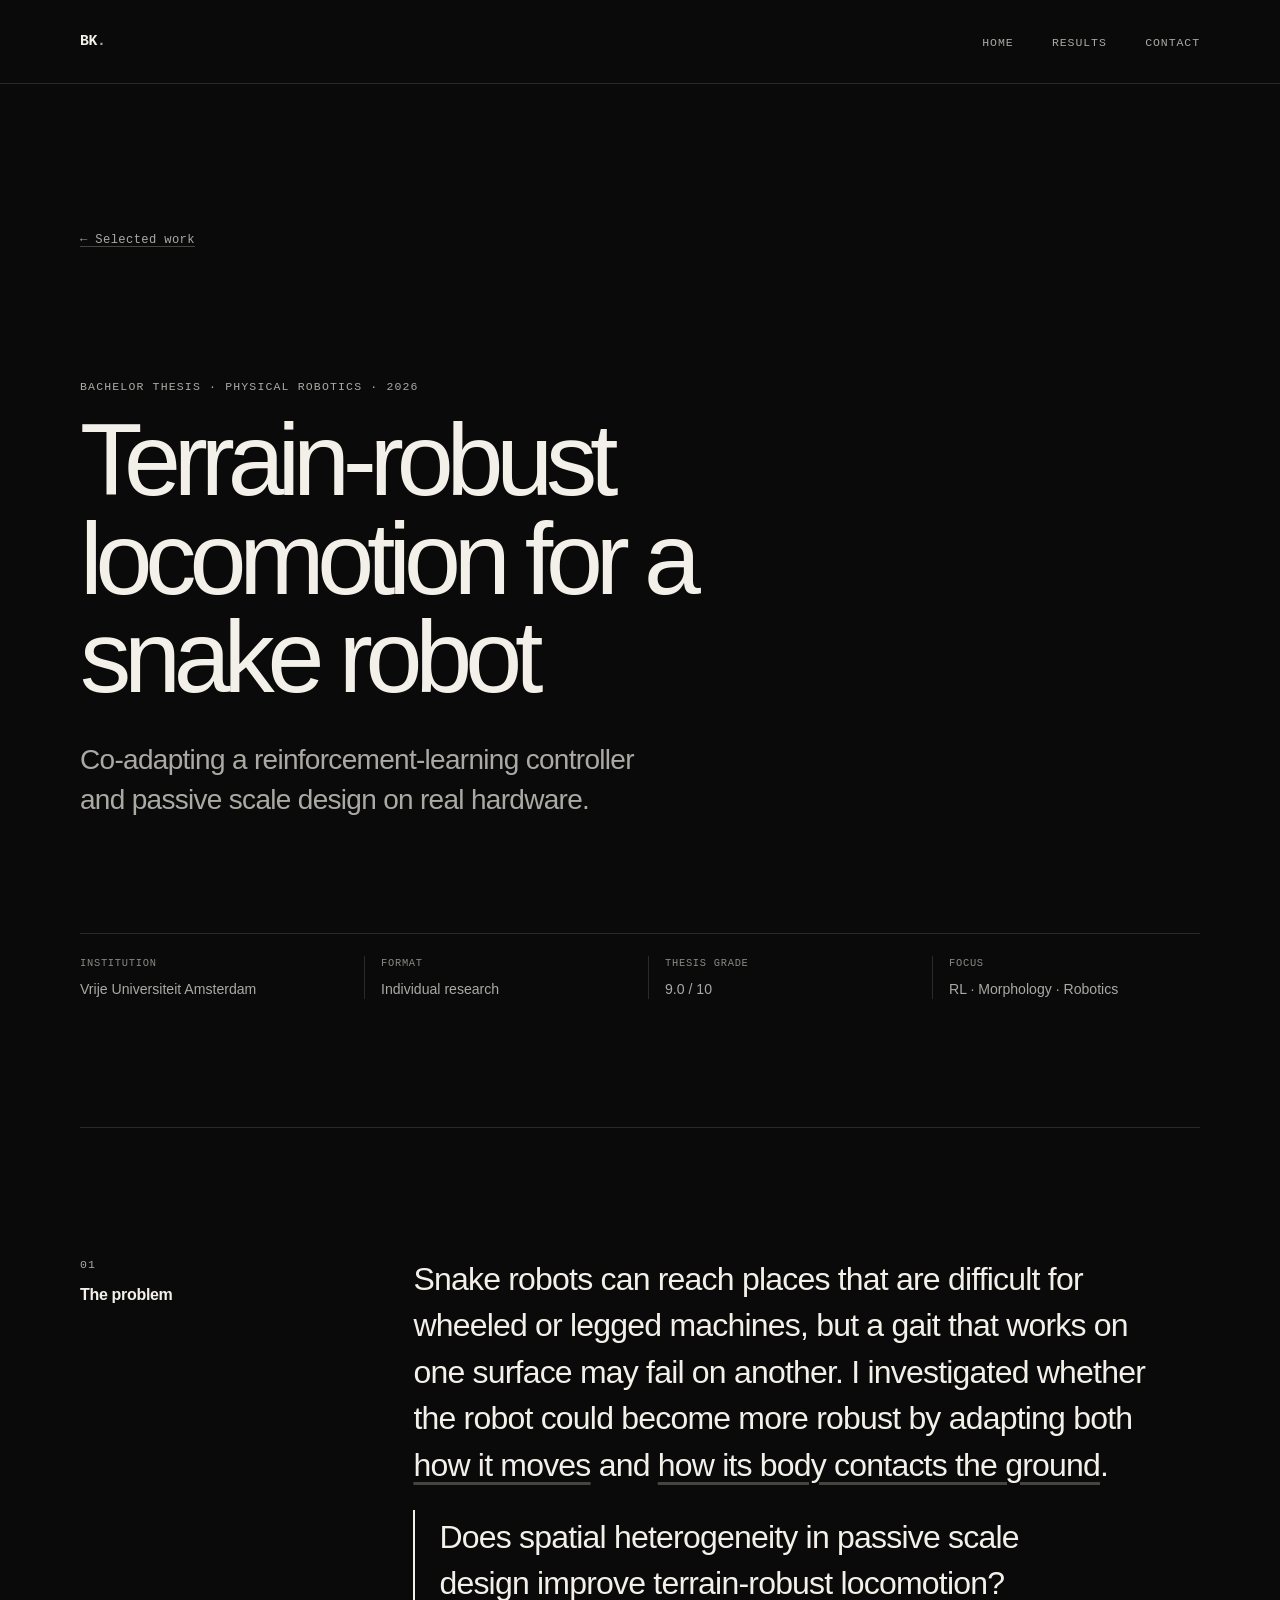
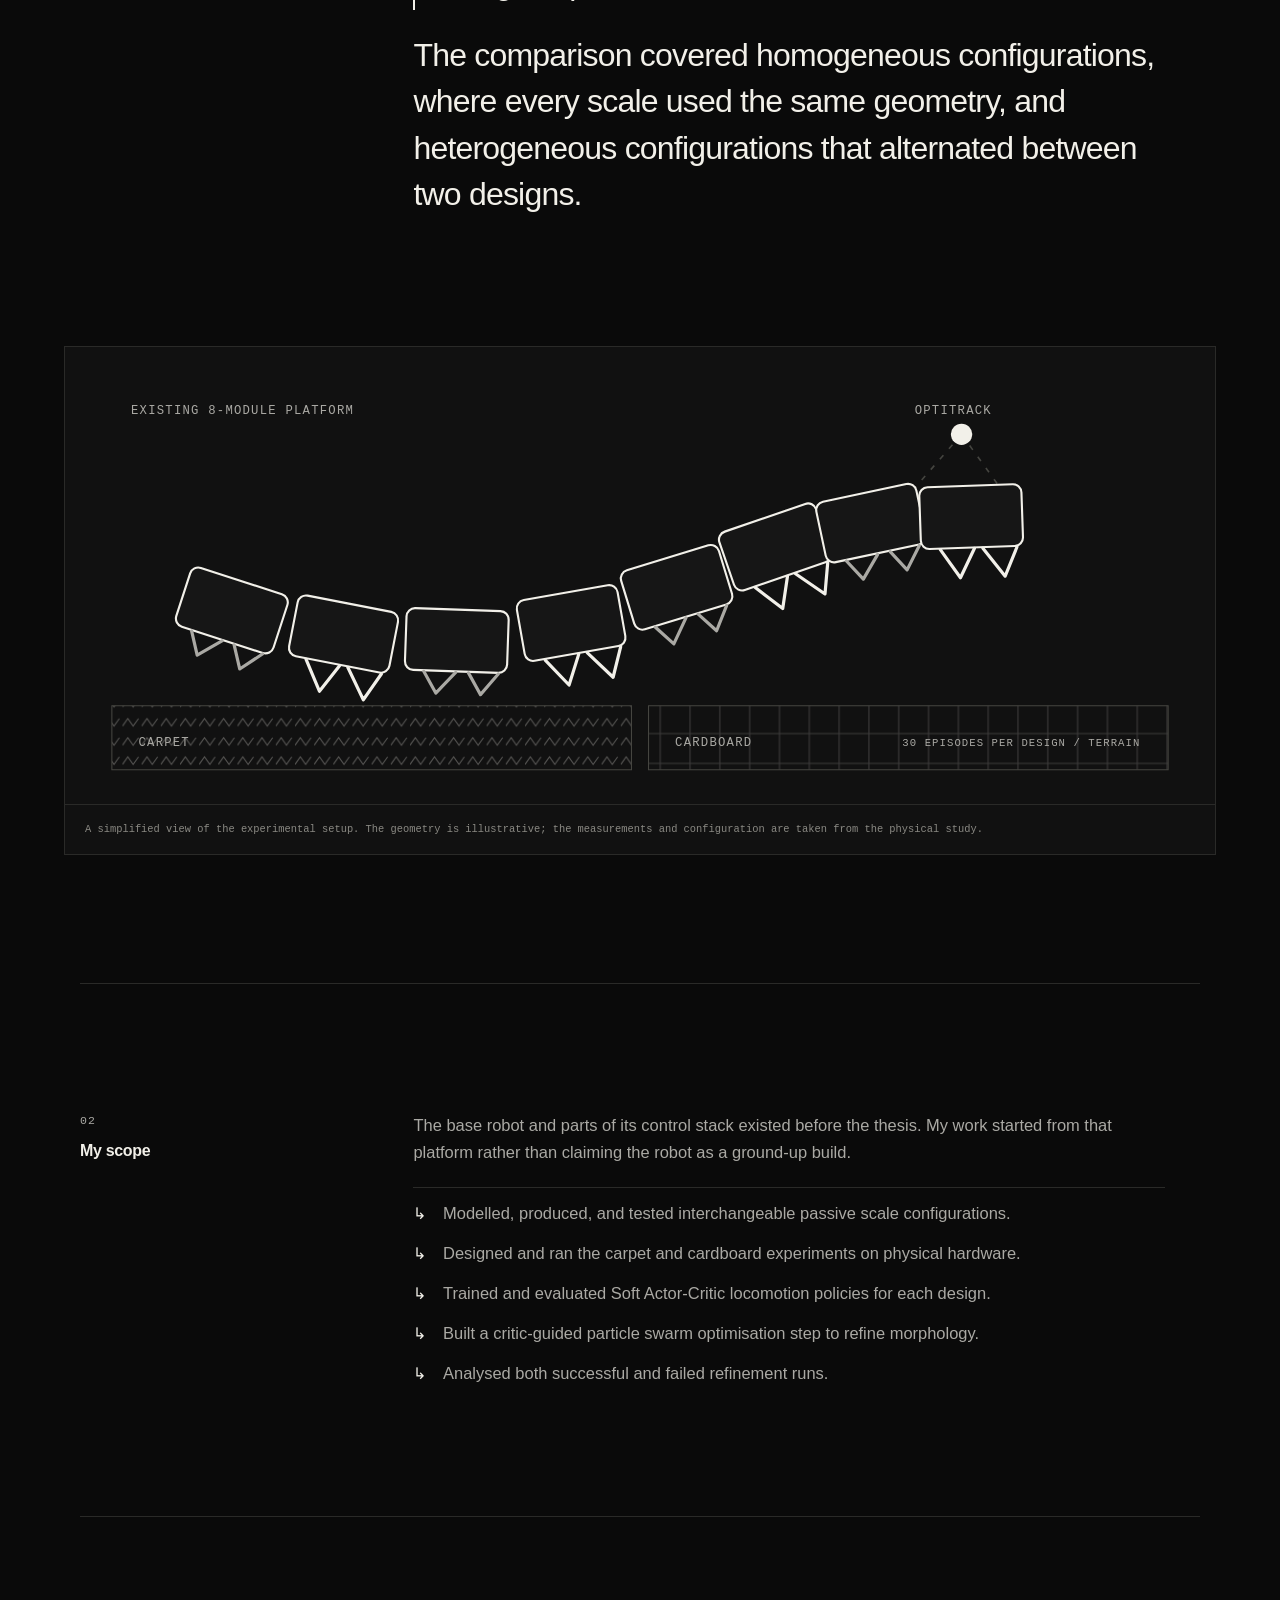
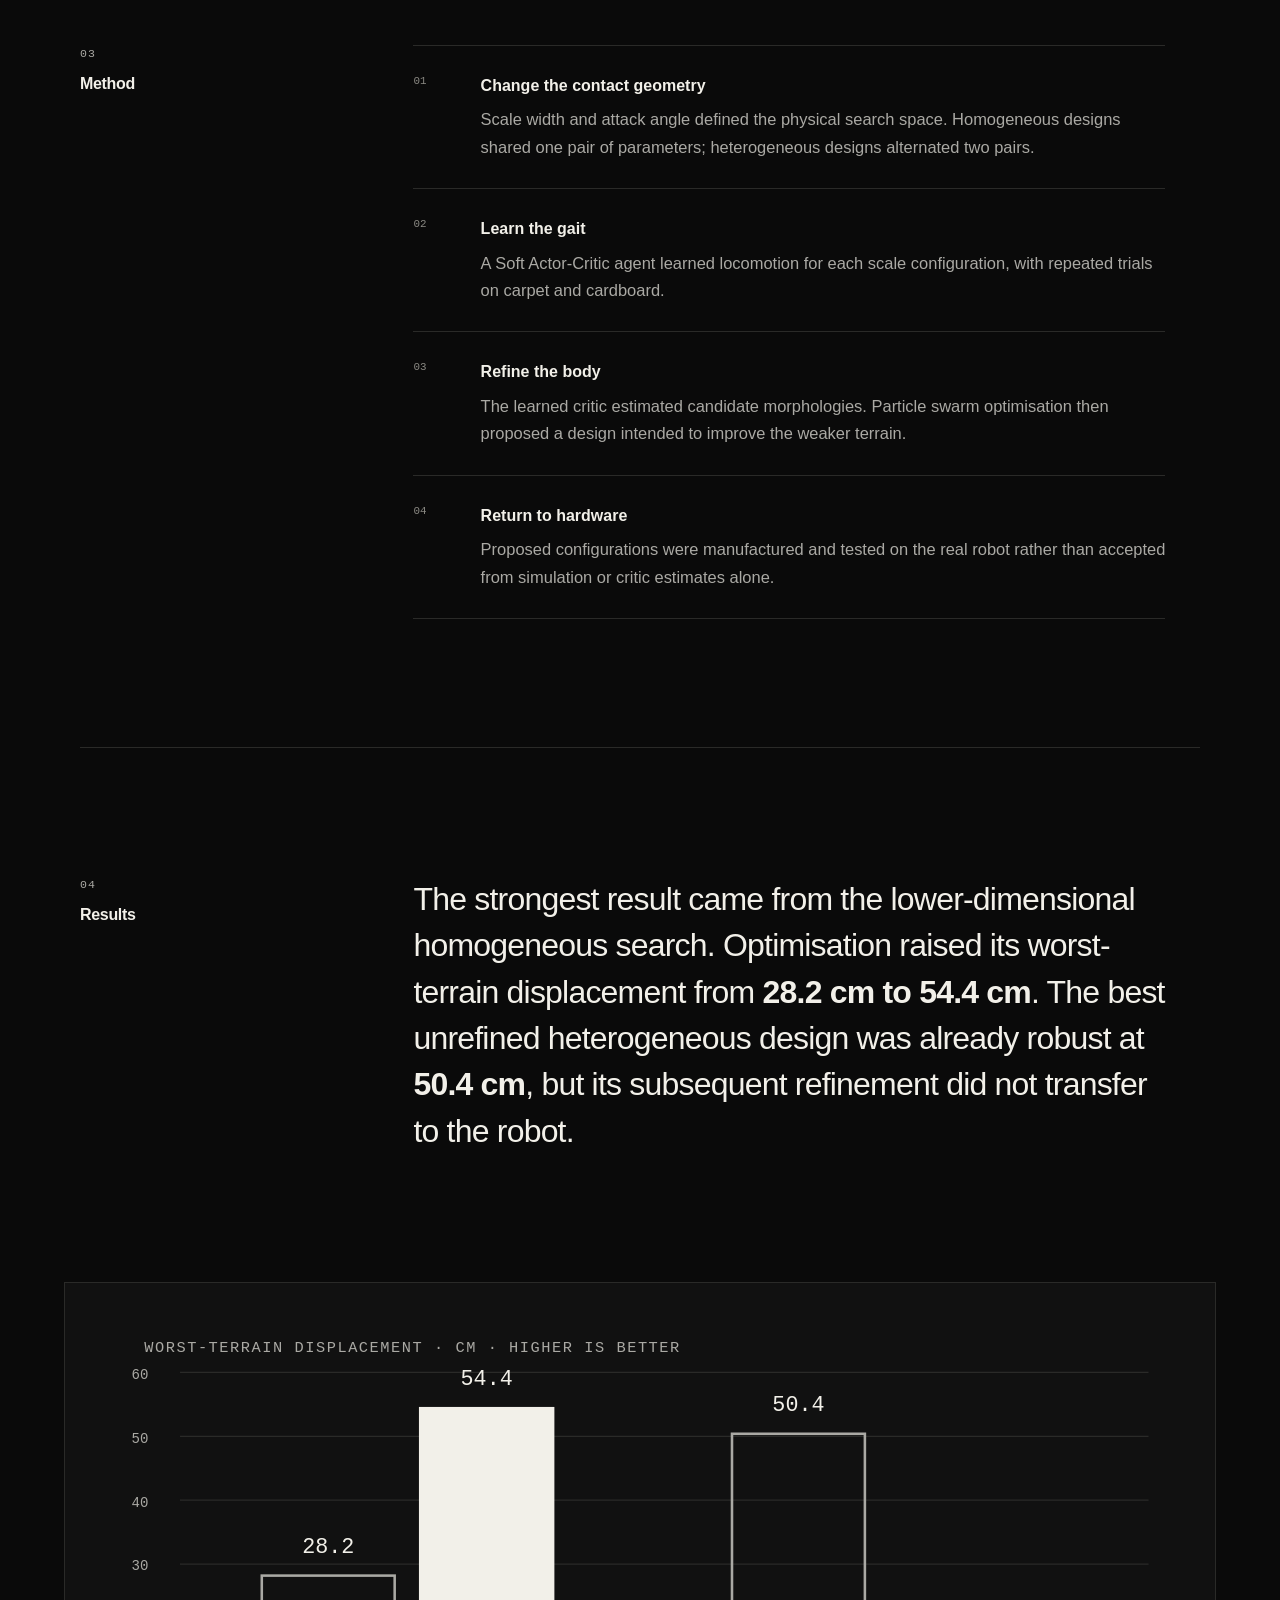
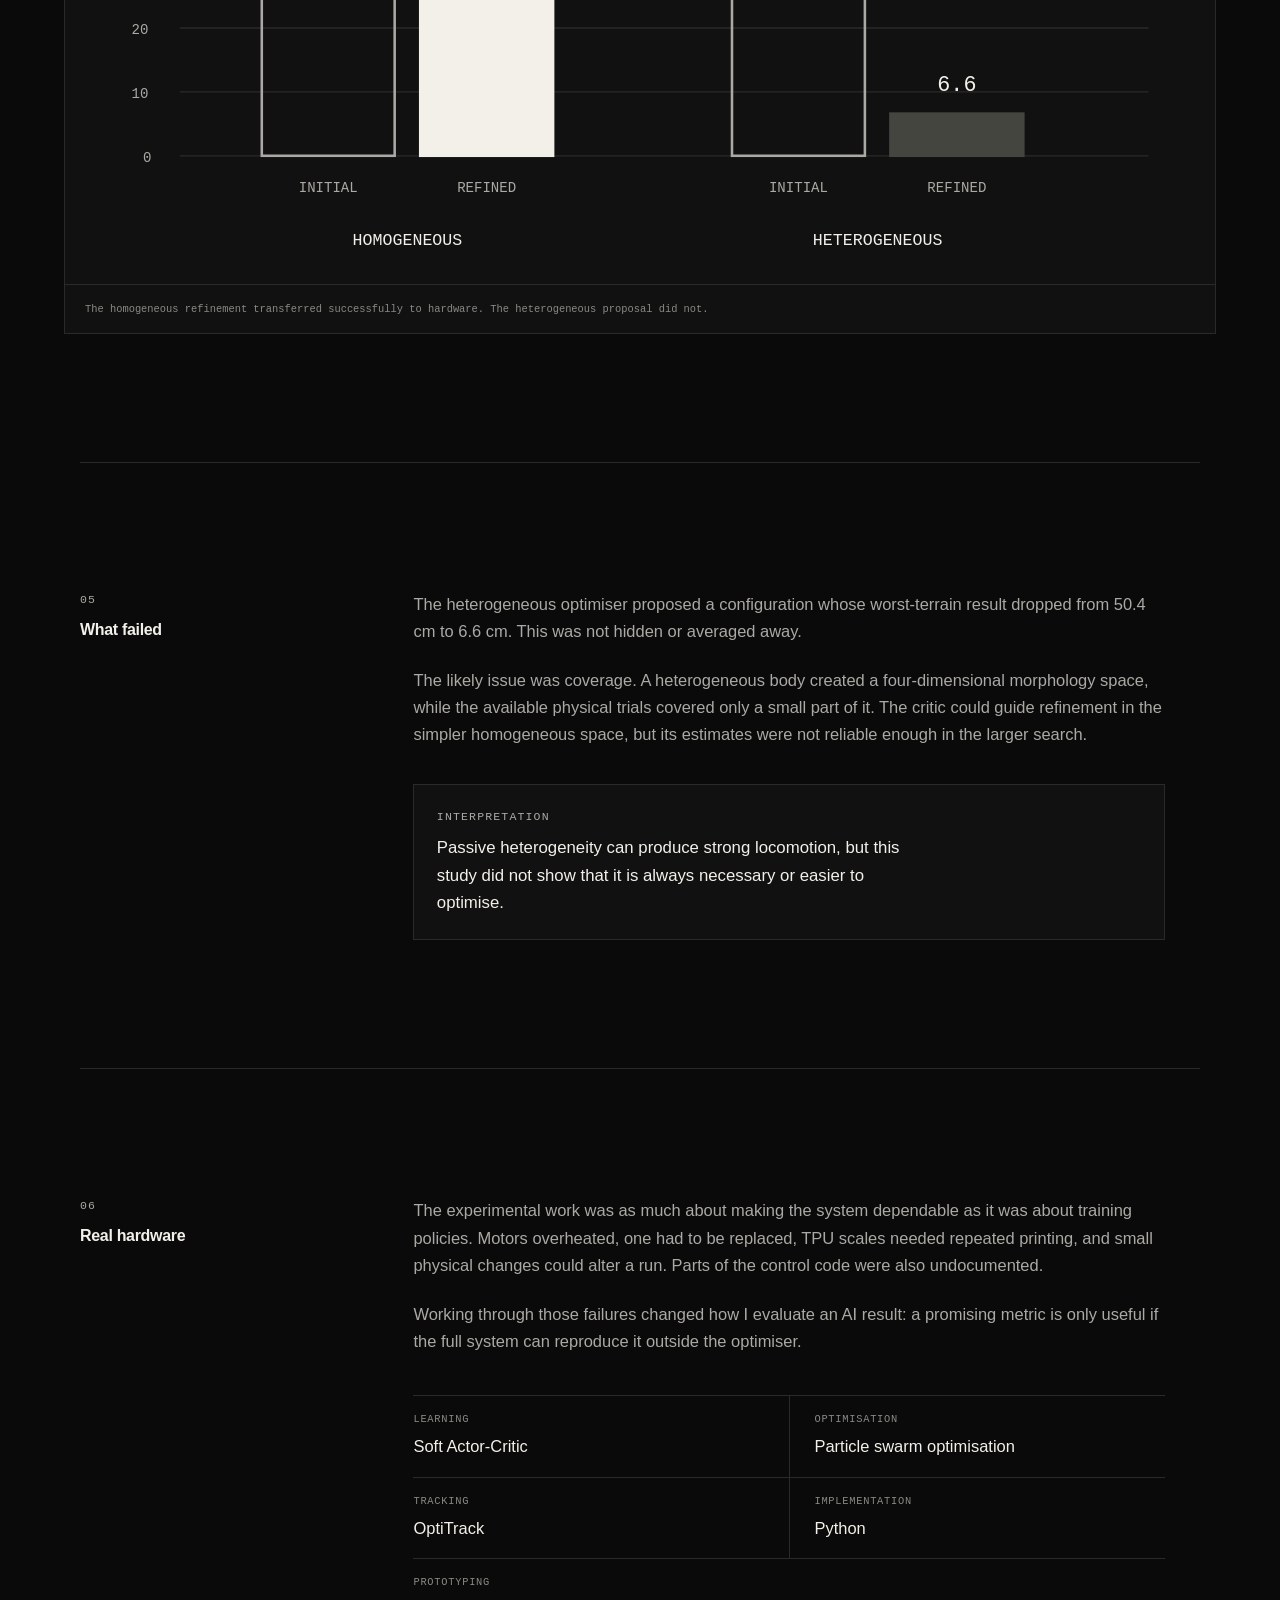
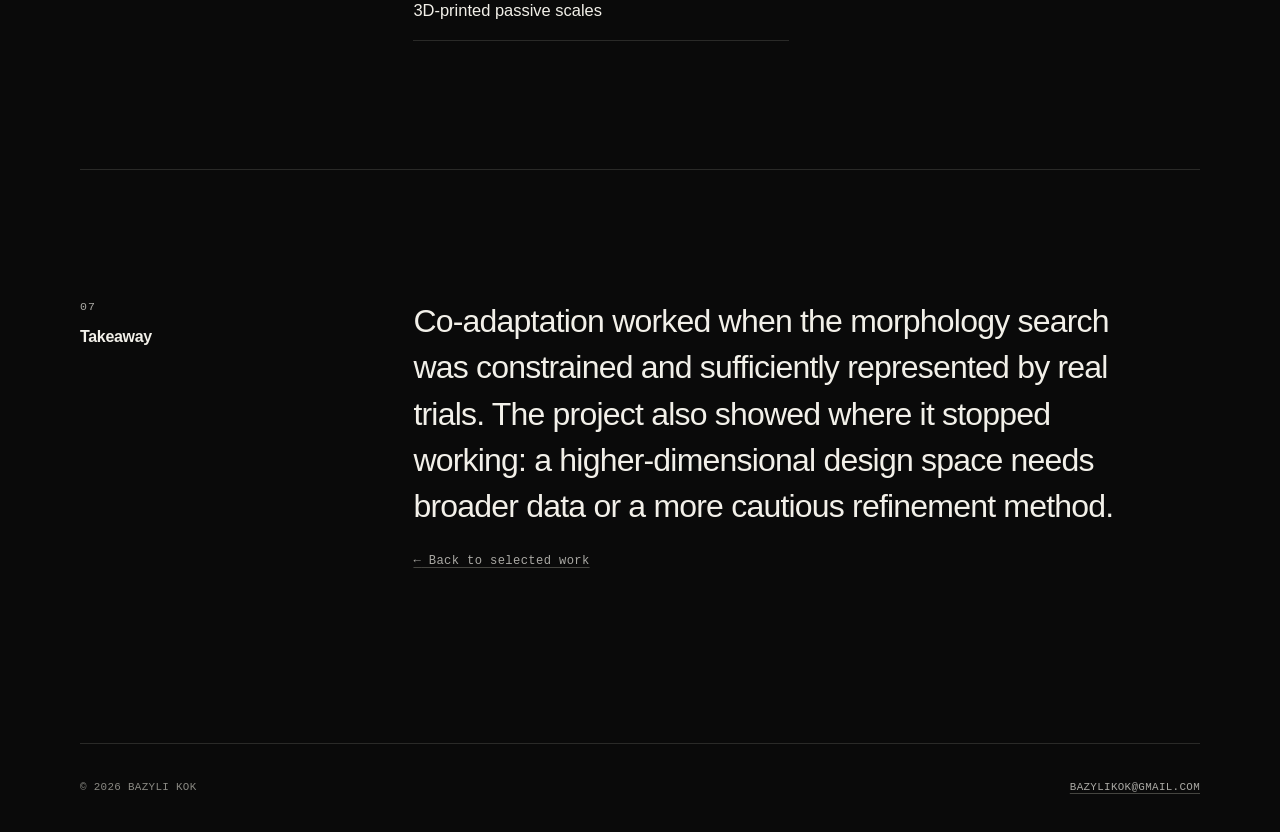
==== thesis/index.html @ b0d71eee "Build AI portfolio and thesis case study" ====
<!doctype html>
<html lang="en">
  <head>
    <meta charset="utf-8">
    <meta name="viewport" content="width=device-width, initial-scale=1">
    <meta name="theme-color" content="#0a0a0a">
    <meta name="description" content="A case study of Bazyli Kok's bachelor thesis on co-adapting passive scales and reinforcement-learning controllers for terrain-robust snake-robot locomotion.">

    <title>Snake Robot Thesis — Bazyli Kok</title>
    <link rel="canonical" href="https://bazylikok.github.io/thesis/">
    <link rel="icon" href="/assets/favicon.svg" type="image/svg+xml">
    <link rel="stylesheet" href="/styles.css">

    <meta property="og:type" content="article">
    <meta property="og:title" content="Terrain-Robust Snake Robot — Bazyli Kok">
    <meta property="og:description" content="Physical robotics, Soft Actor-Critic, passive scale design, and critic-guided optimisation.">
    <meta property="og:url" content="https://bazylikok.github.io/thesis/">
    <meta property="og:image" content="https://bazylikok.github.io/assets/social-card.png">
    <meta property="og:image:width" content="1200">
    <meta property="og:image:height" content="630">
    <meta property="og:image:alt" content="Bazyli Kok — snake robot bachelor thesis case study">
    <meta name="twitter:card" content="summary_large_image">
  </head>

  <body>
    <a class="skip-link" href="#main-content">Skip to content</a>

    <header class="site-header">
      <div class="container nav-shell">
        <a class="brand" href="/" aria-label="BK. — Bazyli Kok, home">BK<span aria-hidden="true">.</span></a>
        <nav aria-label="Primary">
          <ul class="nav-links">
            <li><a href="/">Home</a></li>
            <li><a href="#results">Results</a></li>
            <li><a href="/#contact">Contact</a></li>
          </ul>
        </nav>
      </div>
    </header>

    <main id="main-content">
      <article>
        <header class="case-hero container">
          <a class="back-link" href="/"><span aria-hidden="true">←</span> Selected work</a>
          <p class="eyebrow">Bachelor thesis · Physical robotics · 2026</p>
          <h1>Terrain-robust locomotion for a snake robot</h1>
          <p class="case-subtitle">Co-adapting a reinforcement-learning controller and passive scale design on real hardware.</p>

          <dl class="case-facts">
            <div>
              <dt>Institution</dt>
              <dd>Vrije Universiteit Amsterdam</dd>
            </div>
            <div>
              <dt>Format</dt>
              <dd>Individual research</dd>
            </div>
            <div>
              <dt>Thesis grade</dt>
              <dd>9.0 / 10</dd>
            </div>
            <div>
              <dt>Focus</dt>
              <dd>RL · Morphology · Robotics</dd>
            </div>
          </dl>
        </header>

        <section class="case-section container" aria-labelledby="problem-title">
          <div class="case-section-heading">
            <p class="section-index">01</p>
            <h2 id="problem-title">The problem</h2>
          </div>
          <div class="case-copy case-copy--lead">
            <p>Snake robots can reach places that are difficult for wheeled or legged machines, but a gait that works on one surface may fail on another. I investigated whether the robot could become more robust by adapting both <em>how it moves</em> and <em>how its body contacts the ground</em>.</p>
            <blockquote>
              <p>Does spatial heterogeneity in passive scale design improve terrain-robust locomotion?</p>
            </blockquote>
            <p>The comparison covered homogeneous configurations, where every scale used the same geometry, and heterogeneous configurations that alternated between two designs.</p>
          </div>
        </section>

        <figure class="visual-panel container-wide">
          <svg class="robot-schematic" viewBox="0 0 1080 430" role="img" aria-labelledby="robot-title robot-desc">
            <title id="robot-title">Schematic of the snake robot and experimental terrains</title>
            <desc id="robot-desc">Eight connected modules form a curved snake robot. Alternating passive scales contact carpet and cardboard surfaces while an overhead OptiTrack system measures displacement.</desc>
            <defs>
              <pattern id="carpet-pattern" width="18" height="18" patternUnits="userSpaceOnUse">
                <path d="M0 14 L5 7 L10 14 L15 7" fill="none" stroke="currentColor" stroke-width="1" opacity="0.45"/>
              </pattern>
              <pattern id="board-pattern" width="28" height="28" patternUnits="userSpaceOnUse">
                <path d="M0 27 H28 M27 0 V28" fill="none" stroke="currentColor" stroke-width="1" opacity="0.28"/>
              </pattern>
            </defs>

            <text x="62" y="63" class="svg-label">EXISTING 8-MODULE PLATFORM</text>
            <text x="798" y="63" class="svg-label">OPTITRACK</text>
            <path d="M842 82 L781 152 M842 82 L894 154" class="tracking-line"/>
            <circle cx="842" cy="82" r="10" class="tracking-point"/>
            <circle cx="781" cy="152" r="5" class="tracking-point"/>
            <circle cx="894" cy="154" r="5" class="tracking-point"/>

            <g class="robot-body">
              <g transform="translate(120 205) rotate(18)"><rect width="96" height="58" rx="8"/><path d="M18 59 L30 79 L48 59 M60 59 L72 79 L88 59" class="scale-a"/></g>
              <g transform="translate(220 232) rotate(11)"><rect width="96" height="58" rx="8"/><path d="M18 59 L36 86 L50 59 M58 59 L78 86 L90 59" class="scale-b"/></g>
              <g transform="translate(321 245) rotate(2)"><rect width="96" height="58" rx="8"/><path d="M18 59 L30 79 L48 59 M60 59 L72 79 L88 59" class="scale-a"/></g>
              <g transform="translate(423 239) rotate(-10)"><rect width="96" height="58" rx="8"/><path d="M18 59 L36 86 L50 59 M58 59 L78 86 L90 59" class="scale-b"/></g>
              <g transform="translate(520 212) rotate(-17)"><rect width="96" height="58" rx="8"/><path d="M18 59 L30 79 L48 59 M60 59 L72 79 L88 59" class="scale-a"/></g>
              <g transform="translate(612 176) rotate(-19)"><rect width="96" height="58" rx="8"/><path d="M18 59 L36 86 L50 59 M58 59 L78 86 L90 59" class="scale-b"/></g>
              <g transform="translate(704 147) rotate(-12)"><rect width="96" height="58" rx="8"/><path d="M18 59 L30 79 L48 59 M60 59 L72 79 L88 59" class="scale-a"/></g>
              <g transform="translate(802 132) rotate(-2)"><rect width="96" height="58" rx="8"/><path d="M18 59 L36 86 L50 59 M58 59 L78 86 L90 59" class="scale-b"/></g>
            </g>

            <path d="M44 337 H532 V397 H44 Z" fill="url(#carpet-pattern)" class="terrain"/>
            <path d="M548 337 H1036 V397 H548 Z" fill="url(#board-pattern)" class="terrain"/>
            <text x="69" y="375" class="terrain-label">CARPET</text>
            <text x="573" y="375" class="terrain-label">CARDBOARD</text>
            <text x="1010" y="375" class="terrain-note">30 EPISODES PER DESIGN / TERRAIN</text>
          </svg>
          <figcaption>A simplified view of the experimental setup. The geometry is illustrative; the measurements and configuration are taken from the physical study.</figcaption>
        </figure>

        <section class="case-section container" aria-labelledby="scope-title">
          <div class="case-section-heading">
            <p class="section-index">02</p>
            <h2 id="scope-title">My scope</h2>
          </div>
          <div class="case-copy">
            <p>The base robot and parts of its control stack existed before the thesis. My work started from that platform rather than claiming the robot as a ground-up build.</p>
            <ul class="plain-list contribution-list">
              <li>Modelled, produced, and tested interchangeable passive scale configurations.</li>
              <li>Designed and ran the carpet and cardboard experiments on physical hardware.</li>
              <li>Trained and evaluated Soft Actor-Critic locomotion policies for each design.</li>
              <li>Built a critic-guided particle swarm optimisation step to refine morphology.</li>
              <li>Analysed both successful and failed refinement runs.</li>
            </ul>
          </div>
        </section>

        <section class="case-section container" aria-labelledby="method-title">
          <div class="case-section-heading">
            <p class="section-index">03</p>
            <h2 id="method-title">Method</h2>
          </div>
          <div class="case-copy">
            <ol class="method-list">
              <li>
                <span class="method-number">01</span>
                <div>
                  <h3>Change the contact geometry</h3>
                  <p>Scale width and attack angle defined the physical search space. Homogeneous designs shared one pair of parameters; heterogeneous designs alternated two pairs.</p>
                </div>
              </li>
              <li>
                <span class="method-number">02</span>
                <div>
                  <h3>Learn the gait</h3>
                  <p>A Soft Actor-Critic agent learned locomotion for each scale configuration, with repeated trials on carpet and cardboard.</p>
                </div>
              </li>
              <li>
                <span class="method-number">03</span>
                <div>
                  <h3>Refine the body</h3>
                  <p>The learned critic estimated candidate morphologies. Particle swarm optimisation then proposed a design intended to improve the weaker terrain.</p>
                </div>
              </li>
              <li>
                <span class="method-number">04</span>
                <div>
                  <h3>Return to hardware</h3>
                  <p>Proposed configurations were manufactured and tested on the real robot rather than accepted from simulation or critic estimates alone.</p>
                </div>
              </li>
            </ol>
          </div>
        </section>

        <section class="case-section container" id="results" aria-labelledby="results-title">
          <div class="case-section-heading">
            <p class="section-index">04</p>
            <h2 id="results-title">Results</h2>
          </div>
          <div class="case-copy case-copy--lead">
            <p>The strongest result came from the lower-dimensional homogeneous search. Optimisation raised its worst-terrain displacement from <strong>28.2 cm to 54.4 cm</strong>. The best unrefined heterogeneous design was already robust at <strong>50.4 cm</strong>, but its subsequent refinement did not transfer to the robot.</p>
          </div>
        </section>

        <figure class="visual-panel results-panel container-wide">
          <svg class="results-chart" viewBox="0 0 900 470" role="img" aria-labelledby="chart-title chart-desc">
            <title id="chart-title">Worst-terrain displacement before and after refinement</title>
            <desc id="chart-desc">For the homogeneous design, displacement improved from 28.2 to 54.4 centimetres. For the heterogeneous design, the strong initial result of 50.4 centimetres fell to 6.6 centimetres after an unsuccessful refinement.</desc>
            <text x="62" y="54" class="chart-kicker">WORST-TERRAIN DISPLACEMENT · CM · HIGHER IS BETTER</text>

            <g class="chart-grid">
              <line x1="90" y1="370" x2="848" y2="370"/>
              <line x1="90" y1="320" x2="848" y2="320"/>
              <line x1="90" y1="270" x2="848" y2="270"/>
              <line x1="90" y1="220" x2="848" y2="220"/>
              <line x1="90" y1="170" x2="848" y2="170"/>
              <line x1="90" y1="120" x2="848" y2="120"/>
              <line x1="90" y1="70" x2="848" y2="70"/>
            </g>
            <g class="chart-axis-labels">
              <text x="61" y="375">0</text>
              <text x="52" y="325">10</text>
              <text x="52" y="275">20</text>
              <text x="52" y="225">30</text>
              <text x="52" y="175">40</text>
              <text x="52" y="125">50</text>
              <text x="52" y="75">60</text>
            </g>

            <g class="chart-bars">
              <rect x="154" y="229" width="104" height="141" class="bar bar--before"/>
              <rect x="278" y="98" width="104" height="272" class="bar bar--after"/>
              <rect x="522" y="118" width="104" height="252" class="bar bar--before"/>
              <rect x="646" y="337" width="104" height="33" class="bar bar--failed"/>
            </g>
            <g class="bar-values">
              <text x="206" y="211">28.2</text>
              <text x="330" y="80">54.4</text>
              <text x="574" y="100">50.4</text>
              <text x="698" y="319">6.6</text>
            </g>
            <g class="bar-labels">
              <text x="206" y="398">INITIAL</text>
              <text x="330" y="398">REFINED</text>
              <text x="574" y="398">INITIAL</text>
              <text x="698" y="398">REFINED</text>
              <text x="268" y="440" class="group-label">HOMOGENEOUS</text>
              <text x="636" y="440" class="group-label">HETEROGENEOUS</text>
            </g>
          </svg>
          <figcaption>The homogeneous refinement transferred successfully to hardware. The heterogeneous proposal did not.</figcaption>
        </figure>

        <section class="case-section container" aria-labelledby="failure-title">
          <div class="case-section-heading">
            <p class="section-index">05</p>
            <h2 id="failure-title">What failed</h2>
          </div>
          <div class="case-copy">
            <p>The heterogeneous optimiser proposed a configuration whose worst-terrain result dropped from 50.4 cm to 6.6 cm. This was not hidden or averaged away.</p>
            <p>The likely issue was coverage. A heterogeneous body created a four-dimensional morphology space, while the available physical trials covered only a small part of it. The critic could guide refinement in the simpler homogeneous space, but its estimates were not reliable enough in the larger search.</p>
            <aside class="finding-note">
              <p class="small-label">Interpretation</p>
              <p>Passive heterogeneity can produce strong locomotion, but this study did not show that it is always necessary or easier to optimise.</p>
            </aside>
          </div>
        </section>

        <section class="case-section container" aria-labelledby="hardware-title">
          <div class="case-section-heading">
            <p class="section-index">06</p>
            <h2 id="hardware-title">Real hardware</h2>
          </div>
          <div class="case-copy">
            <p>The experimental work was as much about making the system dependable as it was about training policies. Motors overheated, one had to be replaced, TPU scales needed repeated printing, and small physical changes could alter a run. Parts of the control code were also undocumented.</p>
            <p>Working through those failures changed how I evaluate an AI result: a promising metric is only useful if the full system can reproduce it outside the optimiser.</p>

            <dl class="tools-list">
              <div><dt>Learning</dt><dd>Soft Actor-Critic</dd></div>
              <div><dt>Optimisation</dt><dd>Particle swarm optimisation</dd></div>
              <div><dt>Tracking</dt><dd>OptiTrack</dd></div>
              <div><dt>Implementation</dt><dd>Python</dd></div>
              <div><dt>Prototyping</dt><dd>3D-printed passive scales</dd></div>
            </dl>
          </div>
        </section>

        <section class="case-section case-conclusion container" aria-labelledby="conclusion-title">
          <div class="case-section-heading">
            <p class="section-index">07</p>
            <h2 id="conclusion-title">Takeaway</h2>
          </div>
          <div class="case-copy case-copy--lead">
            <p>Co-adaptation worked when the morphology search was constrained and sufficiently represented by real trials. The project also showed where it stopped working: a higher-dimensional design space needs broader data or a more cautious refinement method.</p>
            <a class="detail-link" href="/"><span aria-hidden="true">←</span> Back to selected work</a>
          </div>
        </section>
      </article>
    </main>

    <footer class="site-footer container">
      <p>© 2026 Bazyli Kok</p>
      <a href="mailto:bazylikok@gmail.com">bazylikok@gmail.com</a>
    </footer>
  </body>
</html>
---- styles.css ----
:root {
  color-scheme: dark;
  --bg: #0a0a0a;
  --surface: #111111;
  --surface-raised: #161616;
  --text: #f2f0e9;
  --muted: #aaa9a4;
  --quiet: #8a8983;
  --line: #2a2a28;
  --line-strong: #454540;
  --max-width: 1120px;
  --wide-width: 1280px;
  --gutter: clamp(1.5rem, 5vw, 4rem);
  --mono: "SFMono-Regular", Consolas, "Liberation Mono", Menlo, monospace;
  --sans: Inter, ui-sans-serif, -apple-system, BlinkMacSystemFont, "Segoe UI", Helvetica, Arial, sans-serif;
}

*,
*::before,
*::after {
  box-sizing: border-box;
}

html {
  background: var(--bg);
  scroll-padding-top: 2rem;
}

body {
  min-width: 320px;
  margin: 0;
  background: var(--bg);
  color: var(--text);
  font-family: var(--sans);
  font-size: 1rem;
  line-height: 1.65;
  text-rendering: optimizeLegibility;
  -webkit-font-smoothing: antialiased;
}

::selection {
  background: var(--text);
  color: var(--bg);
}

a {
  color: inherit;
  text-decoration-color: var(--line-strong);
  text-decoration-thickness: 1px;
  text-underline-offset: 0.28em;
}

a:hover {
  text-decoration-color: currentColor;
}

a:focus-visible {
  border-radius: 2px;
  outline: 2px solid var(--text);
  outline-offset: 5px;
}

p,
h1,
h2,
h3,
blockquote,
figure,
dl,
dd {
  margin: 0;
}

ul,
ol {
  margin: 0;
  padding: 0;
}

img,
svg {
  max-width: 100%;
}

strong {
  color: var(--text);
  font-weight: 620;
}

.container,
.container-wide {
  width: min(100% - (var(--gutter) * 2), var(--max-width));
  margin-inline: auto;
}

.container-wide {
  width: min(100% - (var(--gutter) * 2), var(--wide-width));
}

.skip-link {
  position: fixed;
  z-index: 20;
  top: 1rem;
  left: 1rem;
  padding: 0.65rem 0.9rem;
  background: var(--text);
  color: var(--bg);
  font-family: var(--mono);
  font-size: 0.75rem;
  text-decoration: none;
  transform: translateY(-160%);
}

.skip-link:focus {
  transform: translateY(0);
}

.site-header {
  border-bottom: 1px solid var(--line);
}

.nav-shell {
  display: flex;
  align-items: center;
  justify-content: space-between;
  min-height: 5.2rem;
  gap: 2rem;
}

.brand {
  font-family: var(--mono);
  font-size: 0.92rem;
  font-weight: 700;
  letter-spacing: -0.02em;
  text-decoration: none;
}

.brand span {
  color: var(--muted);
}

.nav-links,
.text-links,
.project-stack {
  display: flex;
  flex-wrap: wrap;
  list-style: none;
}

.nav-links {
  gap: clamp(1.2rem, 3vw, 2.5rem);
}

.nav-links a {
  color: var(--muted);
  font-family: var(--mono);
  font-size: 0.72rem;
  letter-spacing: 0.08em;
  text-decoration: none;
  text-transform: uppercase;
}

.nav-links a:hover {
  color: var(--text);
}

.hero {
  display: grid;
  min-height: min(760px, calc(100vh - 5.2rem));
  padding-block: clamp(5.5rem, 13vw, 10rem) clamp(5rem, 11vw, 8.5rem);
}

.hero-heading {
  align-self: start;
}

.eyebrow,
.project-type,
.small-label,
.status-label,
.chart-kicker,
.svg-label,
.terrain-label,
.terrain-note,
.section-index {
  font-family: var(--mono);
  font-size: 0.72rem;
  letter-spacing: 0.1em;
  line-height: 1.5;
  text-transform: uppercase;
}

.eyebrow,
.project-type,
.small-label,
.status-label,
.section-index {
  color: var(--muted);
}

.hero h1 {
  max-width: 12ch;
  margin-top: 0.65rem;
  font-size: clamp(4rem, 10vw, 8.2rem);
  font-weight: 520;
  letter-spacing: -0.075em;
  line-height: 0.88;
}

.hero-intro {
  display: grid;
  grid-template-columns: minmax(0, 1.65fr) minmax(15rem, 0.75fr);
  align-items: end;
  align-self: end;
  gap: clamp(3rem, 8vw, 8rem);
  margin-top: 7rem;
}

.hero-copy {
  max-width: 24ch;
  font-size: clamp(1.8rem, 3.4vw, 3.1rem);
  font-weight: 430;
  letter-spacing: -0.04em;
  line-height: 1.16;
}

.hero-details {
  display: grid;
  gap: 1.7rem;
  color: var(--muted);
}

.hero-details > p {
  max-width: 29ch;
}

.text-links {
  gap: 0.7rem 1.4rem;
}

.text-links a,
.detail-link,
.back-link,
.site-footer a {
  font-family: var(--mono);
  font-size: 0.76rem;
  letter-spacing: 0.03em;
}

.external-mark {
  display: inline-block;
  margin-left: 0.2em;
  color: var(--quiet);
  text-decoration: none;
}

.section {
  border-top: 1px solid var(--line);
  padding-block: clamp(5rem, 10vw, 8.5rem);
}

.section-layout,
.case-section {
  display: grid;
  grid-template-columns: minmax(9rem, 0.31fr) minmax(0, 1fr);
  gap: clamp(3rem, 7vw, 7rem);
}

.section-heading h2,
.case-section-heading h2 {
  margin-top: 0.55rem;
  font-size: 1rem;
  font-weight: 560;
  letter-spacing: -0.02em;
}

.project-list {
  border-top: 1px solid var(--line);
}

.project {
  display: grid;
  grid-template-columns: 2.5rem minmax(0, 1fr) minmax(10rem, 0.35fr);
  gap: clamp(1.3rem, 3vw, 2.5rem);
  padding-block: clamp(2.6rem, 5vw, 4.2rem);
  border-bottom: 1px solid var(--line);
}

.project-number {
  padding-top: 0.25rem;
  color: var(--quiet);
  font-family: var(--mono);
  font-size: 0.68rem;
}

.project-body h3 {
  max-width: 22ch;
  margin-top: 0.5rem;
  font-size: clamp(1.65rem, 3.2vw, 2.45rem);
  font-weight: 500;
  letter-spacing: -0.045em;
  line-height: 1.12;
}

.project-body h3 a {
  text-decoration: none;
}

.project-body h3 a:hover {
  text-decoration: underline;
  text-decoration-color: var(--line-strong);
  text-underline-offset: 0.18em;
}

.project-summary {
  max-width: 61ch;
  margin-top: 1.35rem;
  color: var(--muted);
  font-size: 1.02rem;
}

.project-note {
  max-width: 61ch;
  margin-top: 1rem;
  color: var(--muted);
  font-size: 0.9rem;
}

.project-stack {
  gap: 0.4rem 1.15rem;
  margin-top: 1.35rem;
  color: var(--quiet);
  font-family: var(--mono);
  font-size: 0.68rem;
  letter-spacing: 0.035em;
  text-transform: uppercase;
}

.project-stack li:not(:last-child)::after {
  margin-left: 1.15rem;
  color: var(--line-strong);
  content: "/";
}

.detail-link {
  display: inline-block;
  margin-top: 1.8rem;
}

.project-evidence {
  display: grid;
  align-content: start;
  gap: 1.5rem;
  padding-top: 2.1rem;
}

.project-evidence > div {
  padding-top: 0.8rem;
  border-top: 1px solid var(--line);
}

.project-evidence dt,
.tools-list dt,
.case-facts dt {
  color: var(--quiet);
  font-family: var(--mono);
  font-size: 0.65rem;
  letter-spacing: 0.07em;
  line-height: 1.45;
  text-transform: uppercase;
}

.project-evidence dd {
  margin-top: 0.42rem;
  color: var(--text);
  font-size: 1.05rem;
  font-variant-numeric: tabular-nums;
  line-height: 1.35;
}

.project-evidence dd span {
  font-size: 1.3rem;
}

.project-evidence .evidence-copy,
.project-evidence--note p:last-child {
  color: var(--muted);
  font-size: 0.82rem;
  line-height: 1.55;
}

.project-evidence--note {
  padding-top: 2.9rem;
  border-top: 1px solid var(--line);
}

.project-evidence--note .status-label {
  margin-bottom: 0.5rem;
}

.about-content {
  display: grid;
  gap: clamp(4rem, 8vw, 7rem);
}

.profile-copy {
  display: grid;
  max-width: 35ch;
  gap: 1.25rem;
  font-size: clamp(1.45rem, 3vw, 2.35rem);
  letter-spacing: -0.035em;
  line-height: 1.3;
}

.profile-copy p:last-child {
  color: var(--muted);
}

.education-block {
  display: grid;
  grid-template-columns: minmax(0, 0.8fr) minmax(0, 1.2fr);
  gap: clamp(2.5rem, 7vw, 6rem);
  padding-top: 2rem;
  border-top: 1px solid var(--line);
}

.education-title h3 {
  margin-top: 0.6rem;
  font-size: 1.25rem;
  font-weight: 530;
  letter-spacing: -0.025em;
}

.education-title p:last-child {
  margin-top: 0.35rem;
  color: var(--muted);
  font-size: 0.88rem;
}

.study-list {
  display: grid;
  gap: 0.65rem;
  margin-top: 0.85rem;
  color: var(--muted);
  list-style: none;
}

.study-list li {
  display: grid;
  grid-template-columns: 0.6rem 1fr;
  gap: 0.6rem;
}

.study-list li::before {
  color: var(--quiet);
  content: "—";
}

.contact-section {
  min-height: 34rem;
}

.contact-content > p {
  max-width: 37ch;
  color: var(--muted);
}

.email-link {
  display: block;
  width: fit-content;
  max-width: 100%;
  margin-top: 2rem;
  font-size: clamp(1.55rem, 4vw, 3.7rem);
  font-weight: 450;
  letter-spacing: -0.05em;
  line-height: 1.1;
  overflow-wrap: anywhere;
}

.contact-links {
  margin-top: 2.25rem;
}

.site-footer {
  display: flex;
  align-items: center;
  justify-content: space-between;
  gap: 2rem;
  padding-block: 2.2rem;
  border-top: 1px solid var(--line);
  color: var(--quiet);
  font-family: var(--mono);
  font-size: 0.68rem;
  letter-spacing: 0.03em;
  text-transform: uppercase;
}

.site-footer a {
  color: var(--muted);
  font-size: inherit;
}

/* Thesis case study */

.case-hero {
  padding-block: clamp(4.5rem, 11vw, 9rem) clamp(5rem, 10vw, 8rem);
}

.back-link {
  display: inline-block;
  margin-bottom: clamp(4rem, 10vw, 8rem);
  color: var(--muted);
}

.case-hero h1 {
  max-width: 12ch;
  margin-top: 1rem;
  font-size: clamp(3.4rem, 8vw, 7.4rem);
  font-weight: 500;
  letter-spacing: -0.07em;
  line-height: 0.96;
}

.case-subtitle {
  max-width: 37ch;
  margin-top: 2.1rem;
  color: var(--muted);
  font-size: clamp(1.2rem, 2.3vw, 1.75rem);
  letter-spacing: -0.025em;
  line-height: 1.45;
}

.case-facts {
  display: grid;
  grid-template-columns: repeat(4, minmax(0, 1fr));
  gap: 1rem;
  margin-top: clamp(4rem, 9vw, 7rem);
  padding-top: 1.35rem;
  border-top: 1px solid var(--line);
}

.case-facts > div:not(:first-child) {
  padding-left: 1rem;
  border-left: 1px solid var(--line);
}

.case-facts dd {
  margin-top: 0.5rem;
  color: var(--muted);
  font-size: 0.88rem;
  line-height: 1.45;
}

.case-section {
  padding-block: clamp(5rem, 10vw, 8.5rem);
  border-top: 1px solid var(--line);
}

.case-copy {
  max-width: 47rem;
  color: var(--muted);
  font-size: 1.03rem;
}

.case-copy > * + * {
  margin-top: 1.35rem;
}

.case-copy--lead {
  color: var(--text);
  font-size: clamp(1.35rem, 2.5vw, 2rem);
  letter-spacing: -0.025em;
  line-height: 1.45;
}

.case-copy em {
  color: var(--text);
  font-style: normal;
  text-decoration: underline;
  text-decoration-color: var(--line-strong);
  text-underline-offset: 0.2em;
}

.case-copy blockquote {
  padding: 0.25rem 0 0.25rem 1.5rem;
  border-left: 2px solid var(--text);
  color: var(--text);
}

.case-copy blockquote p {
  max-width: 34ch;
}

.visual-panel {
  margin-bottom: clamp(5rem, 10vw, 8.5rem);
  background: var(--surface);
  border: 1px solid var(--line);
}

.visual-panel svg {
  display: block;
  width: 100%;
  height: auto;
}

.visual-panel figcaption {
  padding: 1rem 1.25rem;
  border-top: 1px solid var(--line);
  color: var(--quiet);
  font-family: var(--mono);
  font-size: 0.65rem;
  line-height: 1.55;
}

.robot-schematic {
  color: var(--muted);
}

.robot-body rect {
  fill: var(--surface-raised);
  stroke: var(--text);
  stroke-width: 2;
}

.robot-body .scale-a,
.robot-body .scale-b {
  fill: none;
  stroke-linecap: round;
  stroke-linejoin: round;
  stroke-width: 3;
}

.robot-body .scale-a {
  stroke: var(--muted);
}

.robot-body .scale-b {
  stroke: var(--text);
}

.tracking-line {
  fill: none;
  stroke: var(--line-strong);
  stroke-dasharray: 5 8;
  stroke-width: 1.5;
}

.tracking-point {
  fill: var(--text);
}

.terrain {
  stroke: var(--line-strong);
}

.svg-label,
.terrain-label,
.terrain-note {
  fill: var(--muted);
}

.terrain-note {
  font-size: 10px;
  text-anchor: end;
}

.plain-list {
  list-style: none;
}

.contribution-list {
  display: grid;
  gap: 0.8rem;
  padding-top: 0.75rem;
  border-top: 1px solid var(--line);
}

.contribution-list li {
  display: grid;
  grid-template-columns: 1.2rem 1fr;
  gap: 0.65rem;
}

.contribution-list li::before {
  color: var(--text);
  content: "↳";
}

.method-list {
  list-style: none;
}

.method-list li {
  display: grid;
  grid-template-columns: 3rem 1fr;
  gap: 1.2rem;
  padding-block: 1.7rem;
  border-top: 1px solid var(--line);
}

.method-list li:last-child {
  border-bottom: 1px solid var(--line);
}

.method-number {
  color: var(--quiet);
  font-family: var(--mono);
  font-size: 0.68rem;
}

.method-list h3 {
  color: var(--text);
  font-size: 1rem;
  font-weight: 570;
}

.method-list p {
  margin-top: 0.45rem;
}

.results-panel {
  margin-top: 0;
}

.chart-kicker,
.chart-axis-labels,
.bar-labels,
.bar-values {
  fill: var(--muted);
  font-family: var(--mono);
}

.chart-kicker {
  font-size: 12px;
}

.chart-grid line {
  stroke: var(--line);
  stroke-width: 1;
}

.chart-axis-labels,
.bar-labels {
  font-size: 11px;
}

.bar-values {
  fill: var(--text);
  font-size: 17px;
  font-variant-numeric: tabular-nums;
  text-anchor: middle;
}

.bar {
  stroke-width: 2;
}

.bar--before {
  fill: transparent;
  stroke: var(--muted);
}

.bar--after {
  fill: var(--text);
  stroke: var(--text);
}

.bar--failed {
  fill: var(--line-strong);
  stroke: var(--line-strong);
}

.bar-labels text {
  text-anchor: middle;
}

.bar-labels .group-label {
  fill: var(--text);
  font-size: 13px;
}

.finding-note {
  margin-top: 2.25rem;
  padding: 1.4rem;
  background: var(--surface);
  border: 1px solid var(--line);
}

.finding-note p:last-child {
  max-width: 50ch;
  margin-top: 0.55rem;
  color: var(--text);
  font-size: 1.05rem;
}

.tools-list {
  display: grid;
  grid-template-columns: repeat(2, minmax(0, 1fr));
  margin-top: 2.5rem;
  border-top: 1px solid var(--line);
}

.tools-list > div {
  padding: 1rem 0;
  border-bottom: 1px solid var(--line);
}

.tools-list > div:nth-child(odd) {
  padding-right: 1.5rem;
}

.tools-list > div:nth-child(even) {
  padding-left: 1.5rem;
  border-left: 1px solid var(--line);
}

.tools-list dd {
  margin-top: 0.4rem;
  color: var(--text);
}

.case-conclusion {
  padding-bottom: clamp(6rem, 13vw, 11rem);
}

.case-conclusion .detail-link {
  color: var(--muted);
  font-size: 0.76rem;
}

@media (max-width: 860px) {
  .hero-intro {
    grid-template-columns: 1fr;
    gap: 2.5rem;
  }

  .section-layout,
  .case-section {
    grid-template-columns: 1fr;
    gap: 3rem;
  }

  .section-heading,
  .case-section-heading {
    display: grid;
    grid-template-columns: 2.5rem 1fr;
    align-items: baseline;
    gap: 0.75rem;
  }

  .section-heading h2,
  .case-section-heading h2 {
    margin-top: 0;
  }

  .project {
    grid-template-columns: 2rem minmax(0, 1fr);
  }

  .project-evidence {
    grid-column: 2;
    grid-template-columns: repeat(3, minmax(0, 1fr));
    padding-top: 0.8rem;
  }

  .project-evidence--note {
    display: block;
    padding-top: 1rem;
  }
}

@media (max-width: 640px) {
  :root {
    --gutter: 1.35rem;
  }

  .nav-shell {
    align-items: flex-start;
    min-height: 0;
    padding-block: 1.35rem;
  }

  .nav-links {
    justify-content: flex-end;
    gap: 0.6rem 1rem;
  }

  .hero {
    min-height: auto;
    padding-block: 5.8rem 6rem;
  }

  .hero h1 {
    font-size: clamp(3.8rem, 20vw, 5.4rem);
  }

  .hero-intro {
    margin-top: 5.2rem;
  }

  .hero-copy {
    font-size: 1.7rem;
  }

  .project {
    grid-template-columns: 1fr;
  }

  .project-number,
  .project-evidence {
    grid-column: 1;
  }

  .project-evidence {
    grid-template-columns: 1fr 1fr;
  }

  .project-evidence > div:last-child:nth-child(3) {
    grid-column: 1 / -1;
  }

  .project-evidence--note {
    grid-template-columns: 1fr;
  }

  .education-block,
  .tools-list {
    grid-template-columns: 1fr;
  }

  .tools-list > div:nth-child(odd),
  .tools-list > div:nth-child(even) {
    padding-inline: 0;
    border-left: 0;
  }

  .case-hero h1 {
    font-size: clamp(3rem, 15vw, 4.3rem);
  }

  .case-facts {
    grid-template-columns: 1fr 1fr;
  }

  .case-facts > div:not(:first-child) {
    padding-left: 0;
    border-left: 0;
  }

  .case-facts > div:nth-child(even) {
    padding-left: 1rem;
    border-left: 1px solid var(--line);
  }

  .method-list li {
    grid-template-columns: 2rem 1fr;
  }

  .visual-panel {
    width: 100%;
    border-right: 0;
    border-left: 0;
  }

  .site-footer {
    align-items: flex-start;
    flex-direction: column;
    gap: 0.6rem;
  }
}

@media (prefers-reduced-motion: reduce) {
  *,
  *::before,
  *::after {
    scroll-behavior: auto !important;
  }
}

@media print {
  :root {
    color-scheme: light;
    --bg: #ffffff;
    --surface: #f4f4f1;
    --surface-raised: #ffffff;
    --text: #111111;
    --muted: #444444;
    --quiet: #666666;
    --line: #cccccc;
    --line-strong: #999999;
  }

  .site-header,
  .skip-link,
  .site-footer {
    display: none;
  }

  .hero,
  .case-hero {
    min-height: 0;
    padding-block: 2rem;
  }

  .section,
  .case-section {
    padding-block: 2rem;
  }

  a {
    text-decoration: none;
  }
}
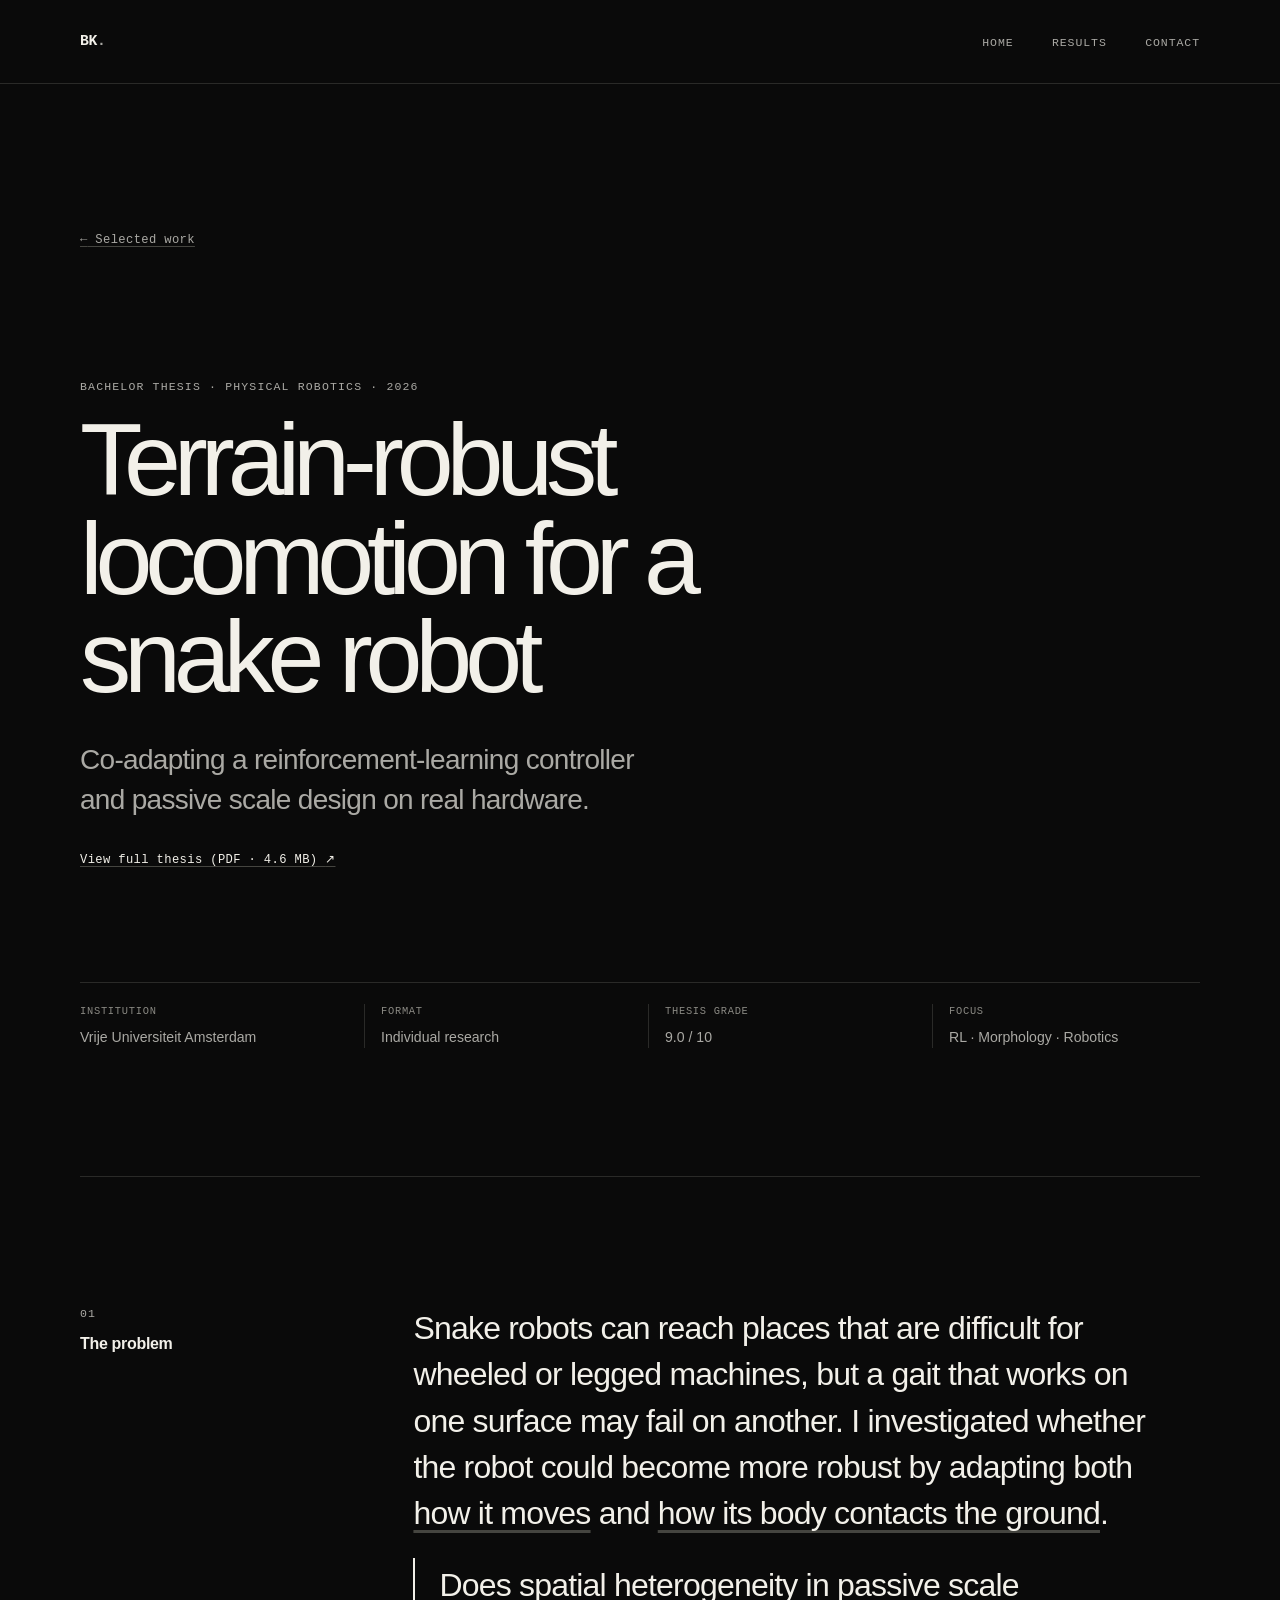
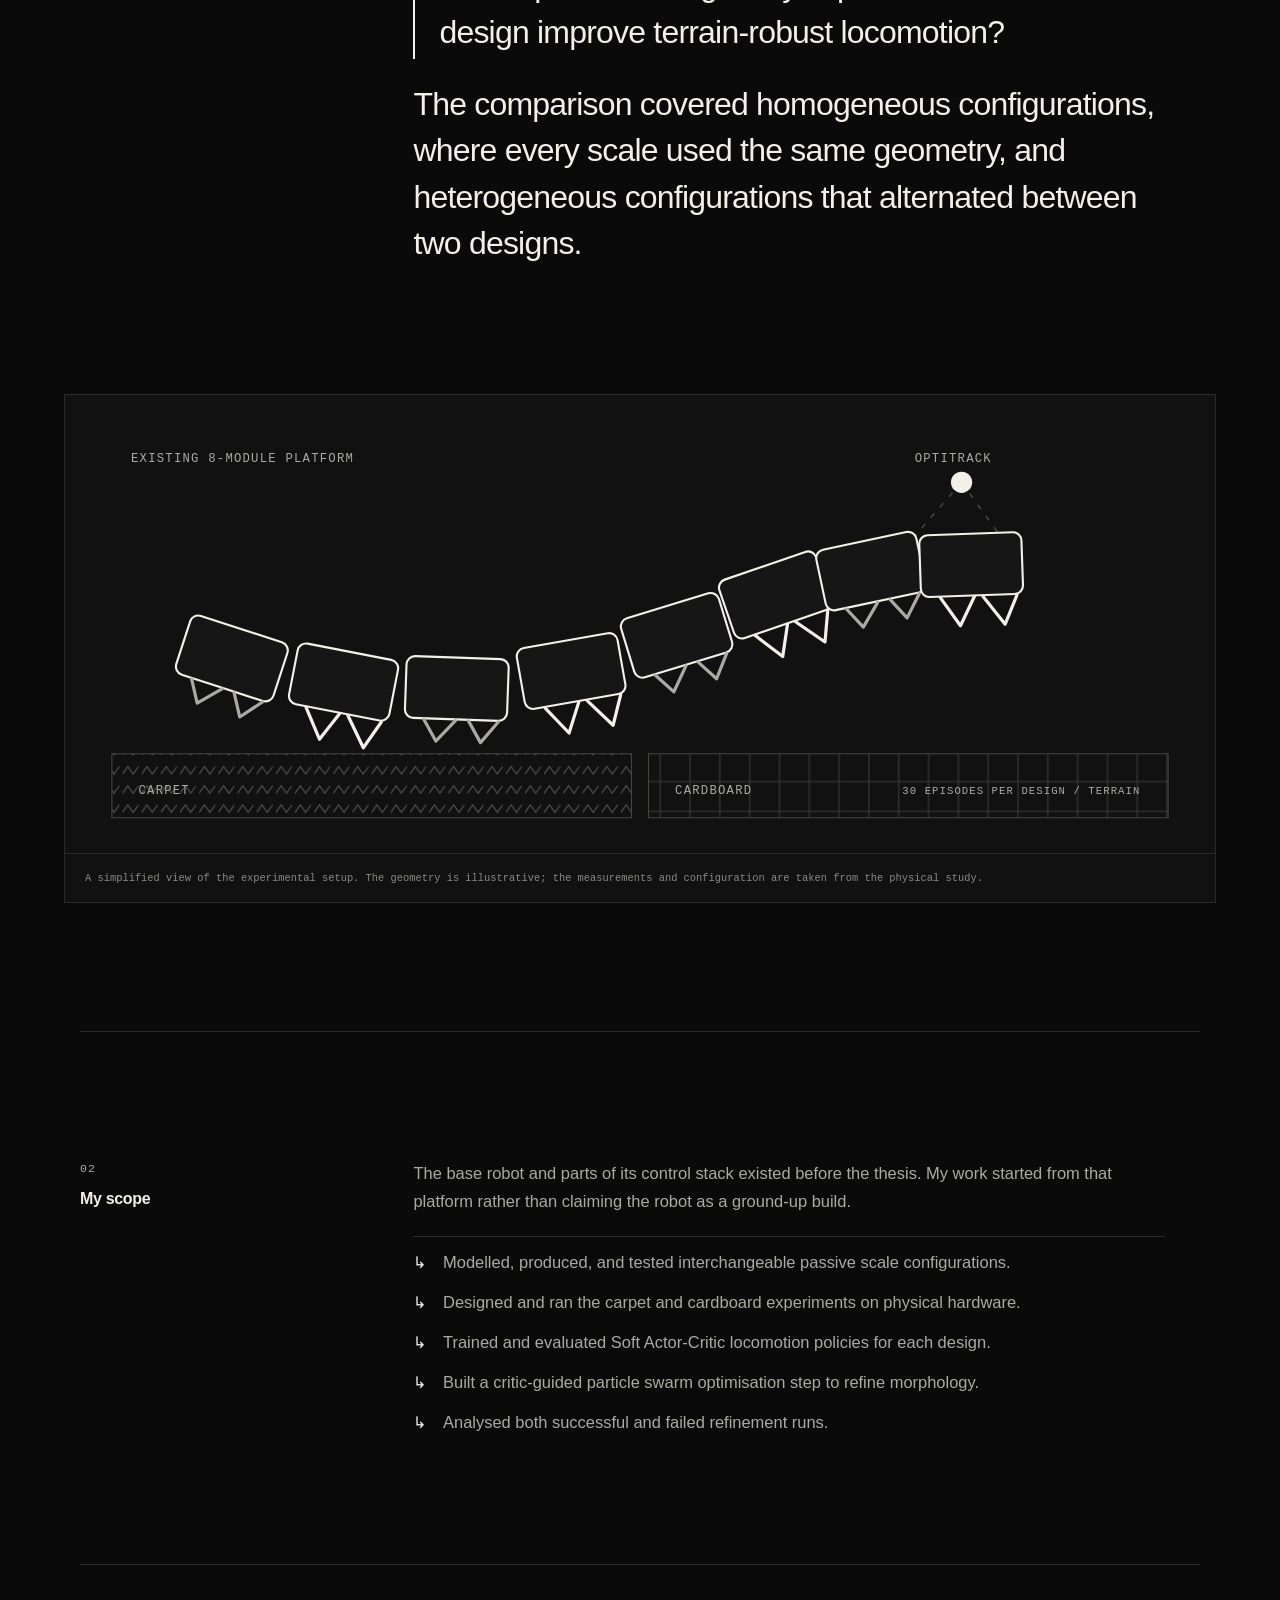
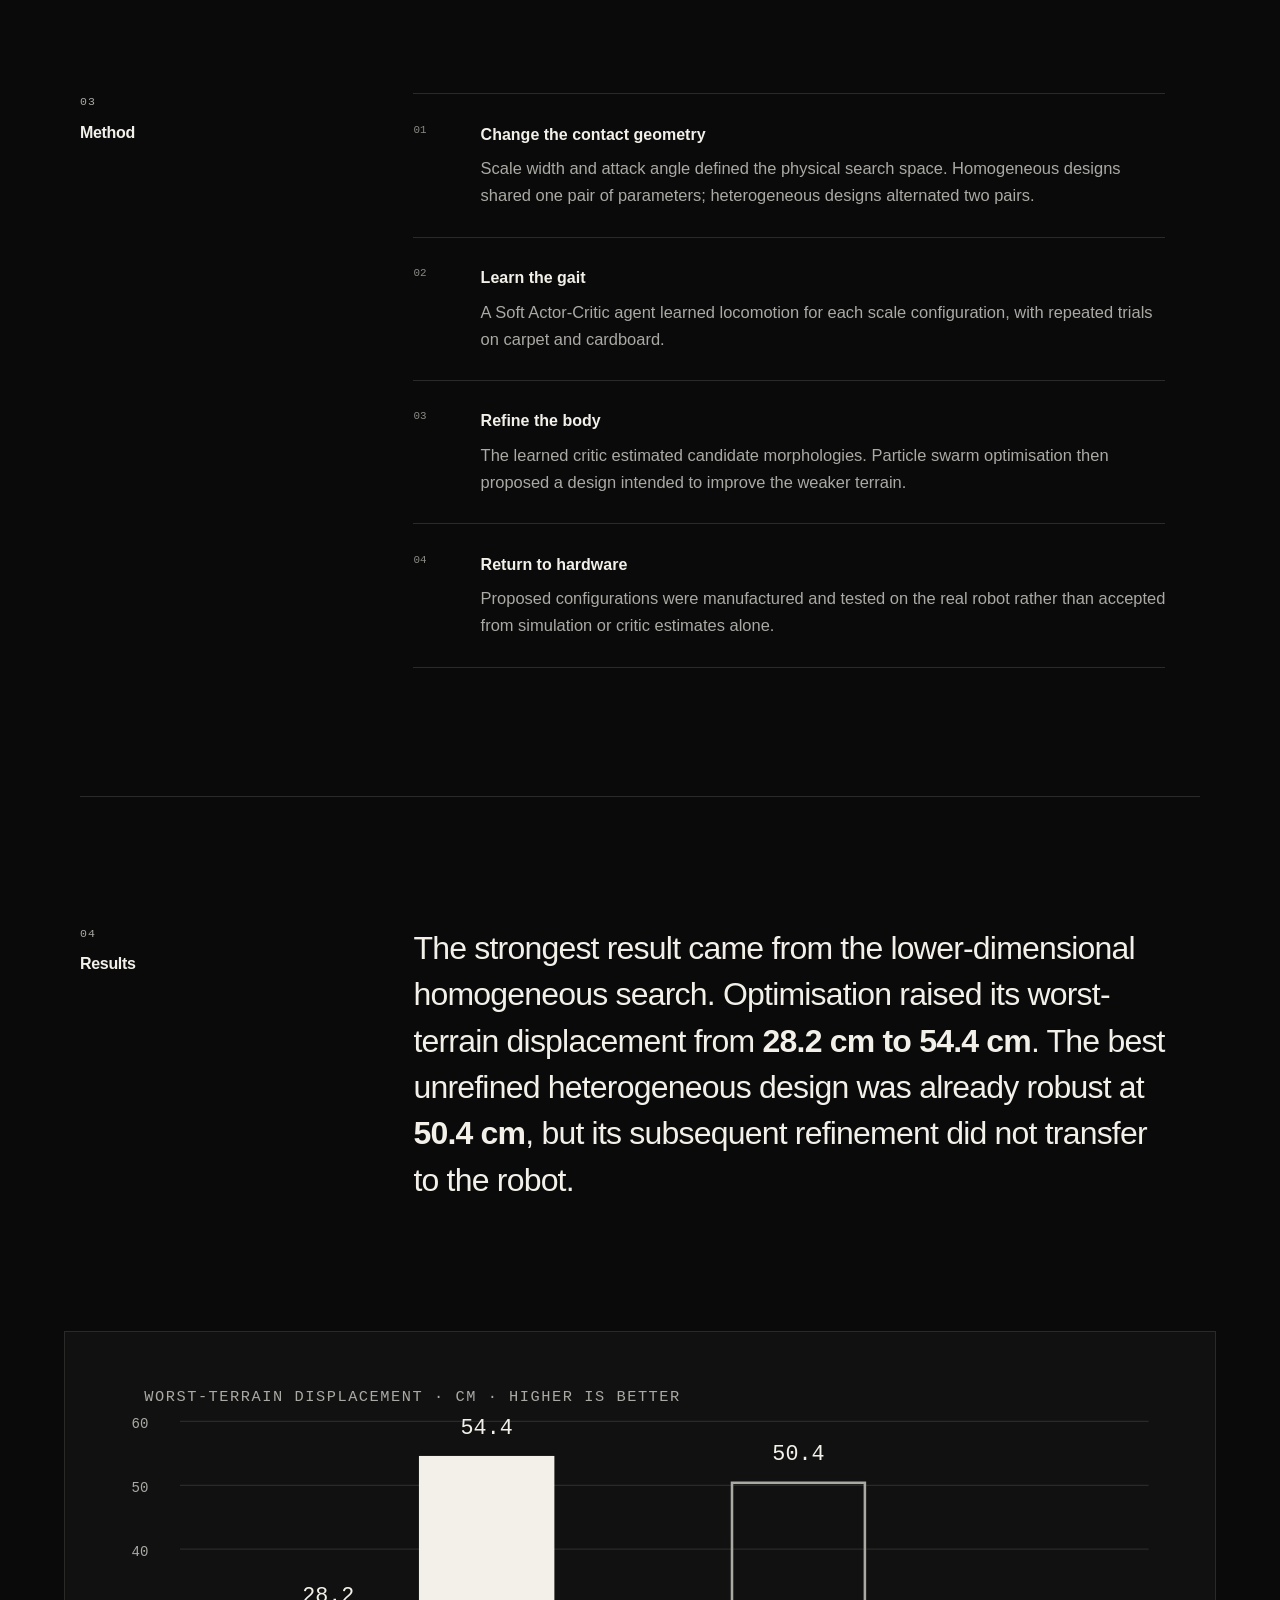
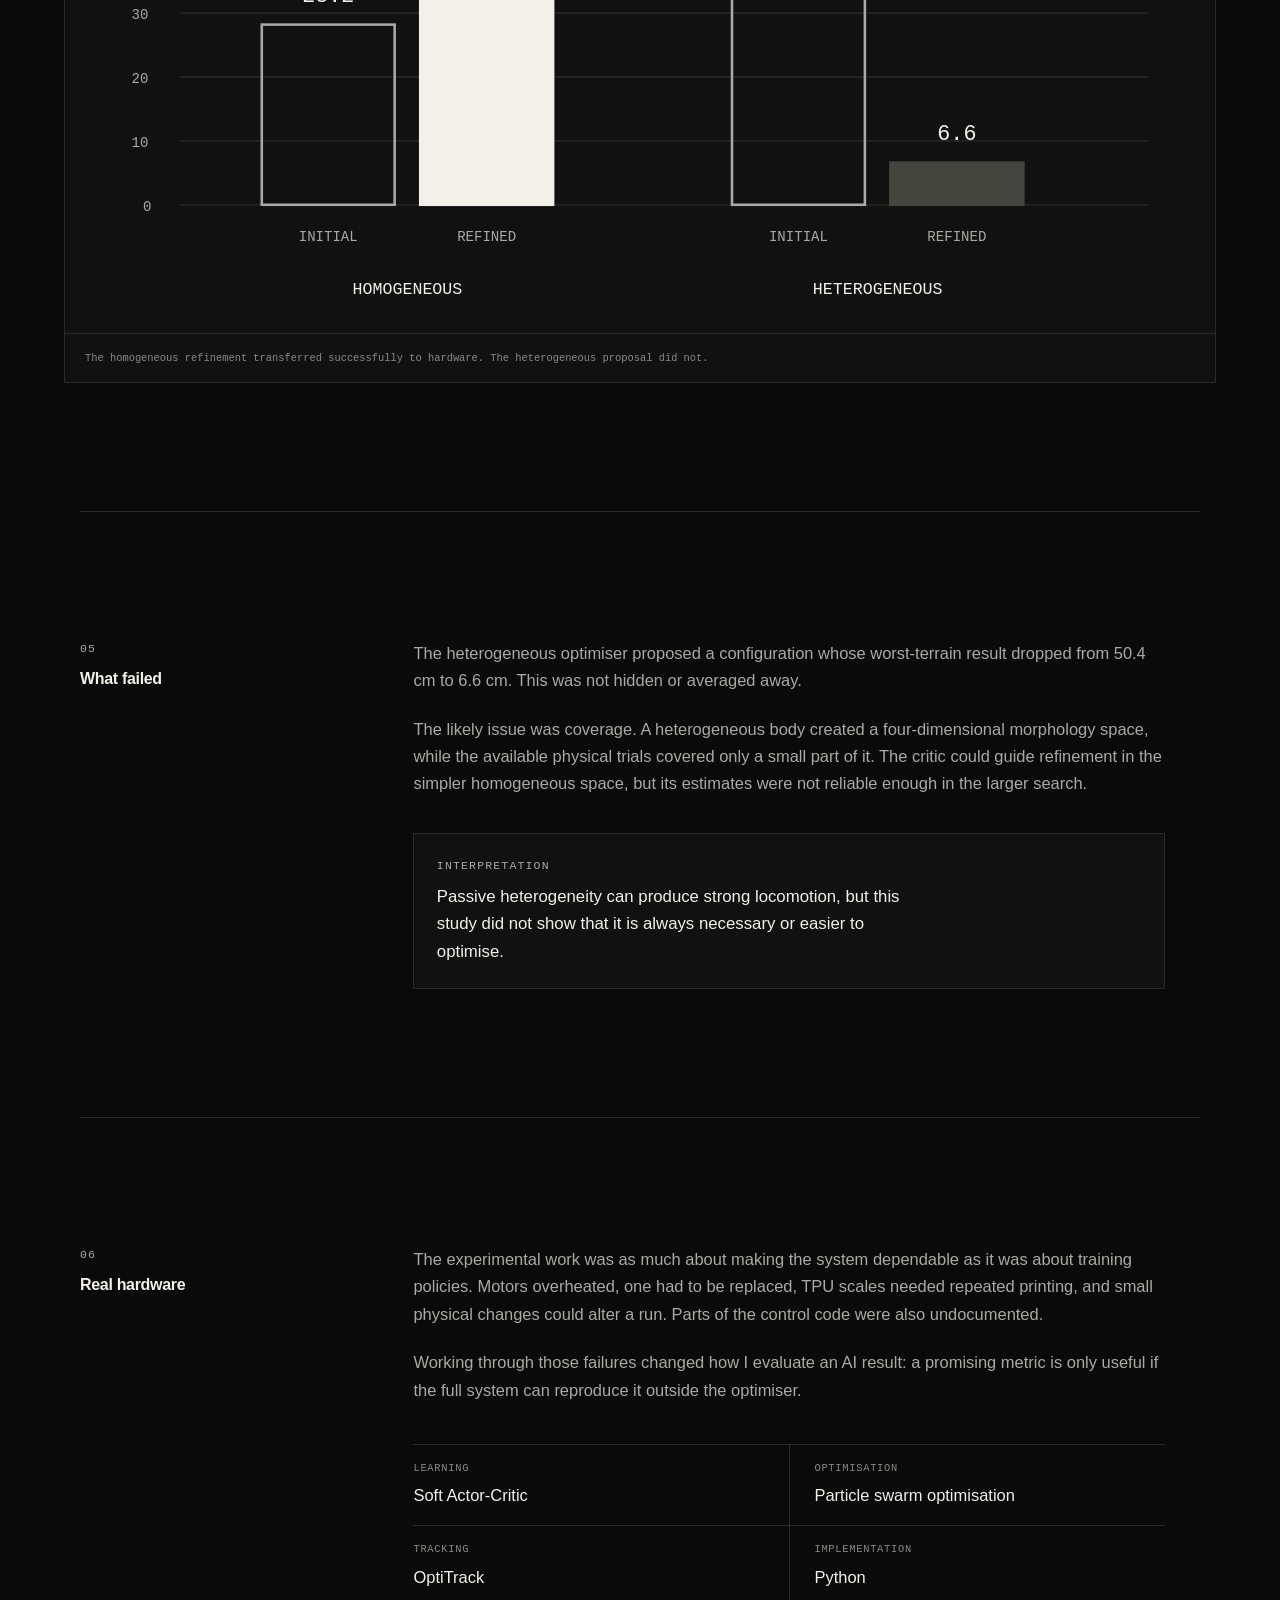
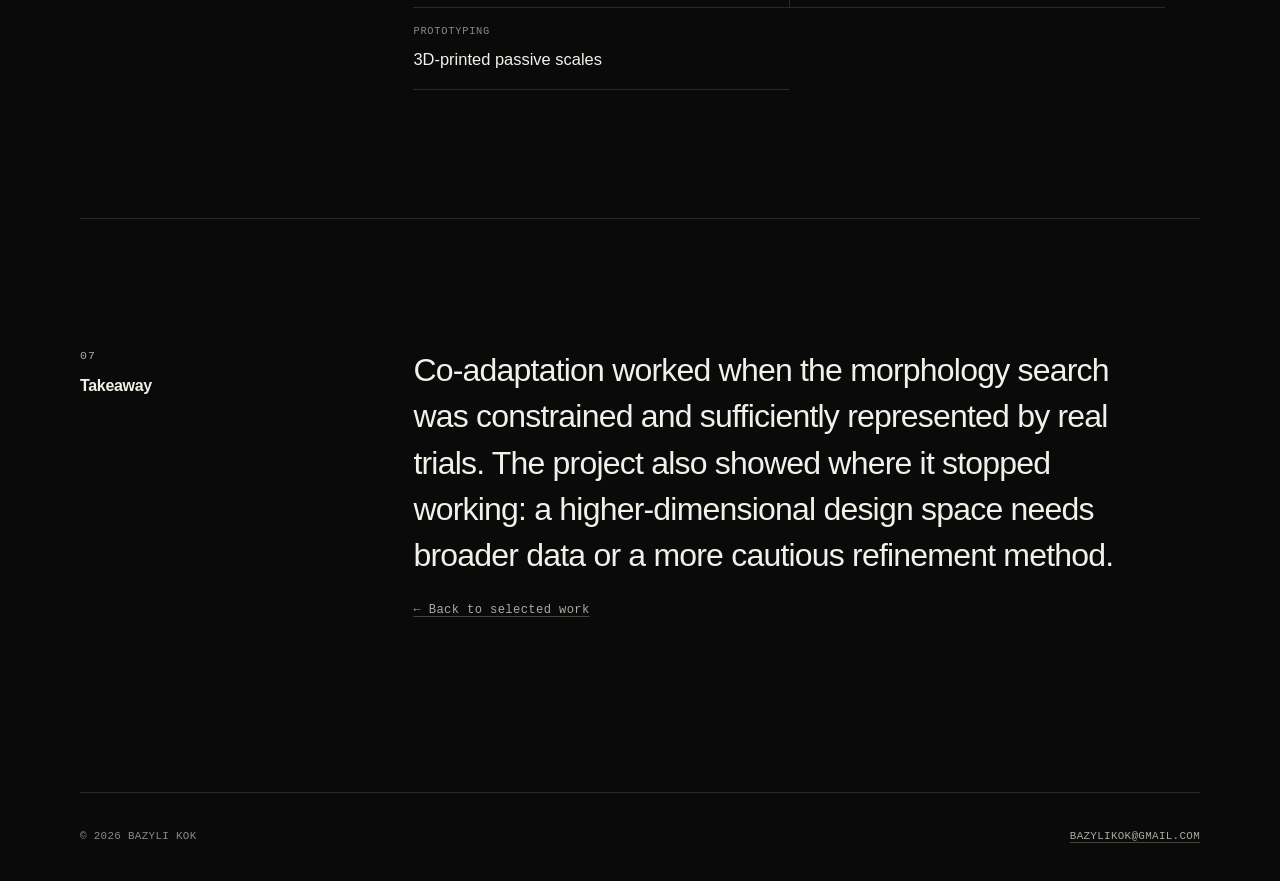
==== commit c8b3e49b: "Publish thesis and update portfolio links" ====
--- a/thesis/index.html
+++ b/thesis/index.html
@@ -8,7 +8,7 @@
 
     <title>Snake Robot Thesis — Bazyli Kok</title>
     <link rel="canonical" href="https://bazylikok.github.io/thesis/">
-    <link rel="icon" href="/assets/favicon.svg" type="image/svg+xml">
+    <link rel="icon" href="/assets/favicon.svg?v=2" type="image/svg+xml">
     <link rel="stylesheet" href="/styles.css">
 
     <meta property="og:type" content="article">
@@ -46,6 +46,10 @@
           <h1>Terrain-robust locomotion for a snake robot</h1>
           <p class="case-subtitle">Co-adapting a reinforcement-learning controller and passive scale design on real hardware.</p>
 
+          <div class="case-actions">
+            <a class="detail-link" href="/assets/documents/bazyli-kok-bachelor-thesis.pdf" target="_blank" rel="noreferrer" type="application/pdf">View full thesis (PDF · 4.6 MB) <span aria-hidden="true">↗</span></a>
+          </div>
+
           <dl class="case-facts">
             <div>
               <dt>Institution</dt>
--- a/styles.css
+++ b/styles.css
@@ -347,6 +347,24 @@
   margin-top: 1.8rem;
 }
 
+.project-links,
+.case-actions {
+  display: flex;
+  flex-wrap: wrap;
+  align-items: center;
+  gap: 0.75rem 1.4rem;
+  margin-top: 1.8rem;
+}
+
+.project-links .detail-link,
+.case-actions .detail-link {
+  margin-top: 0;
+}
+
+.project-evidence .detail-link {
+  margin-top: 0.7rem;
+}
+
 .project-evidence {
   display: grid;
   align-content: start;
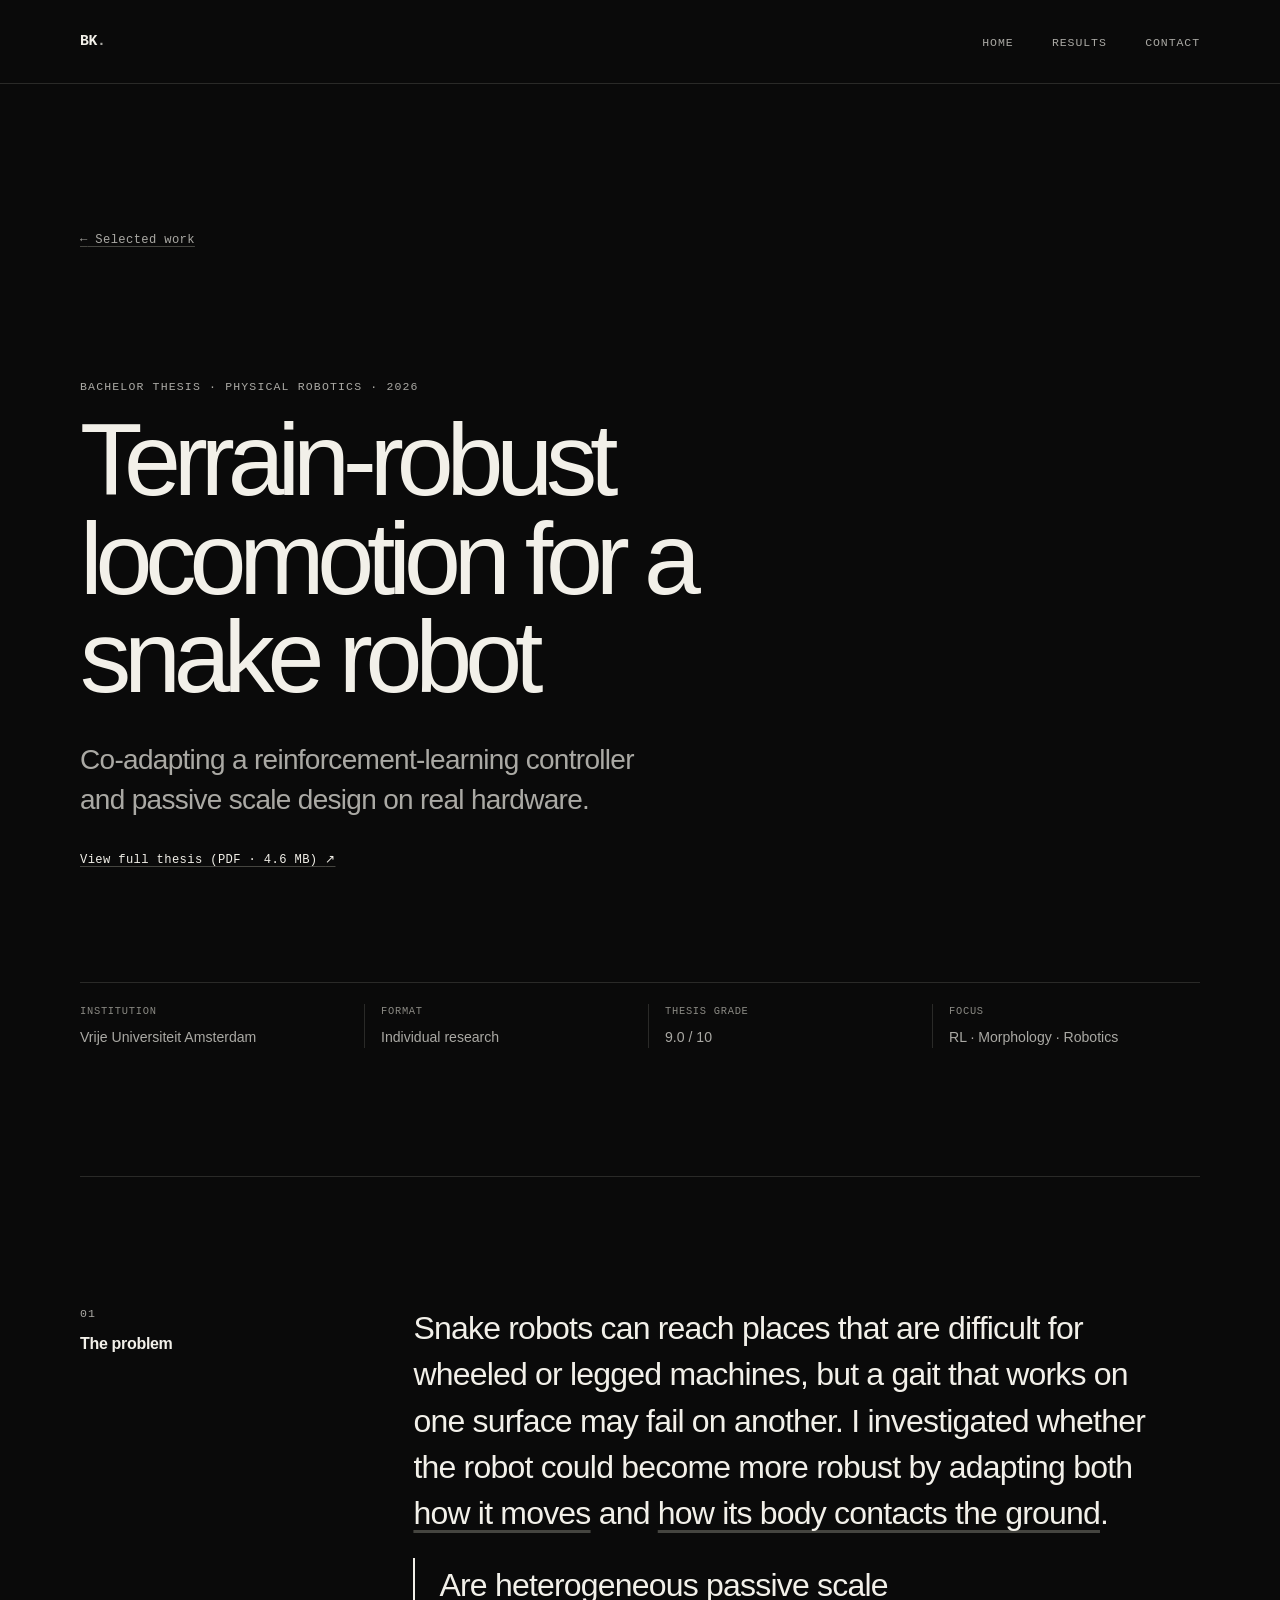
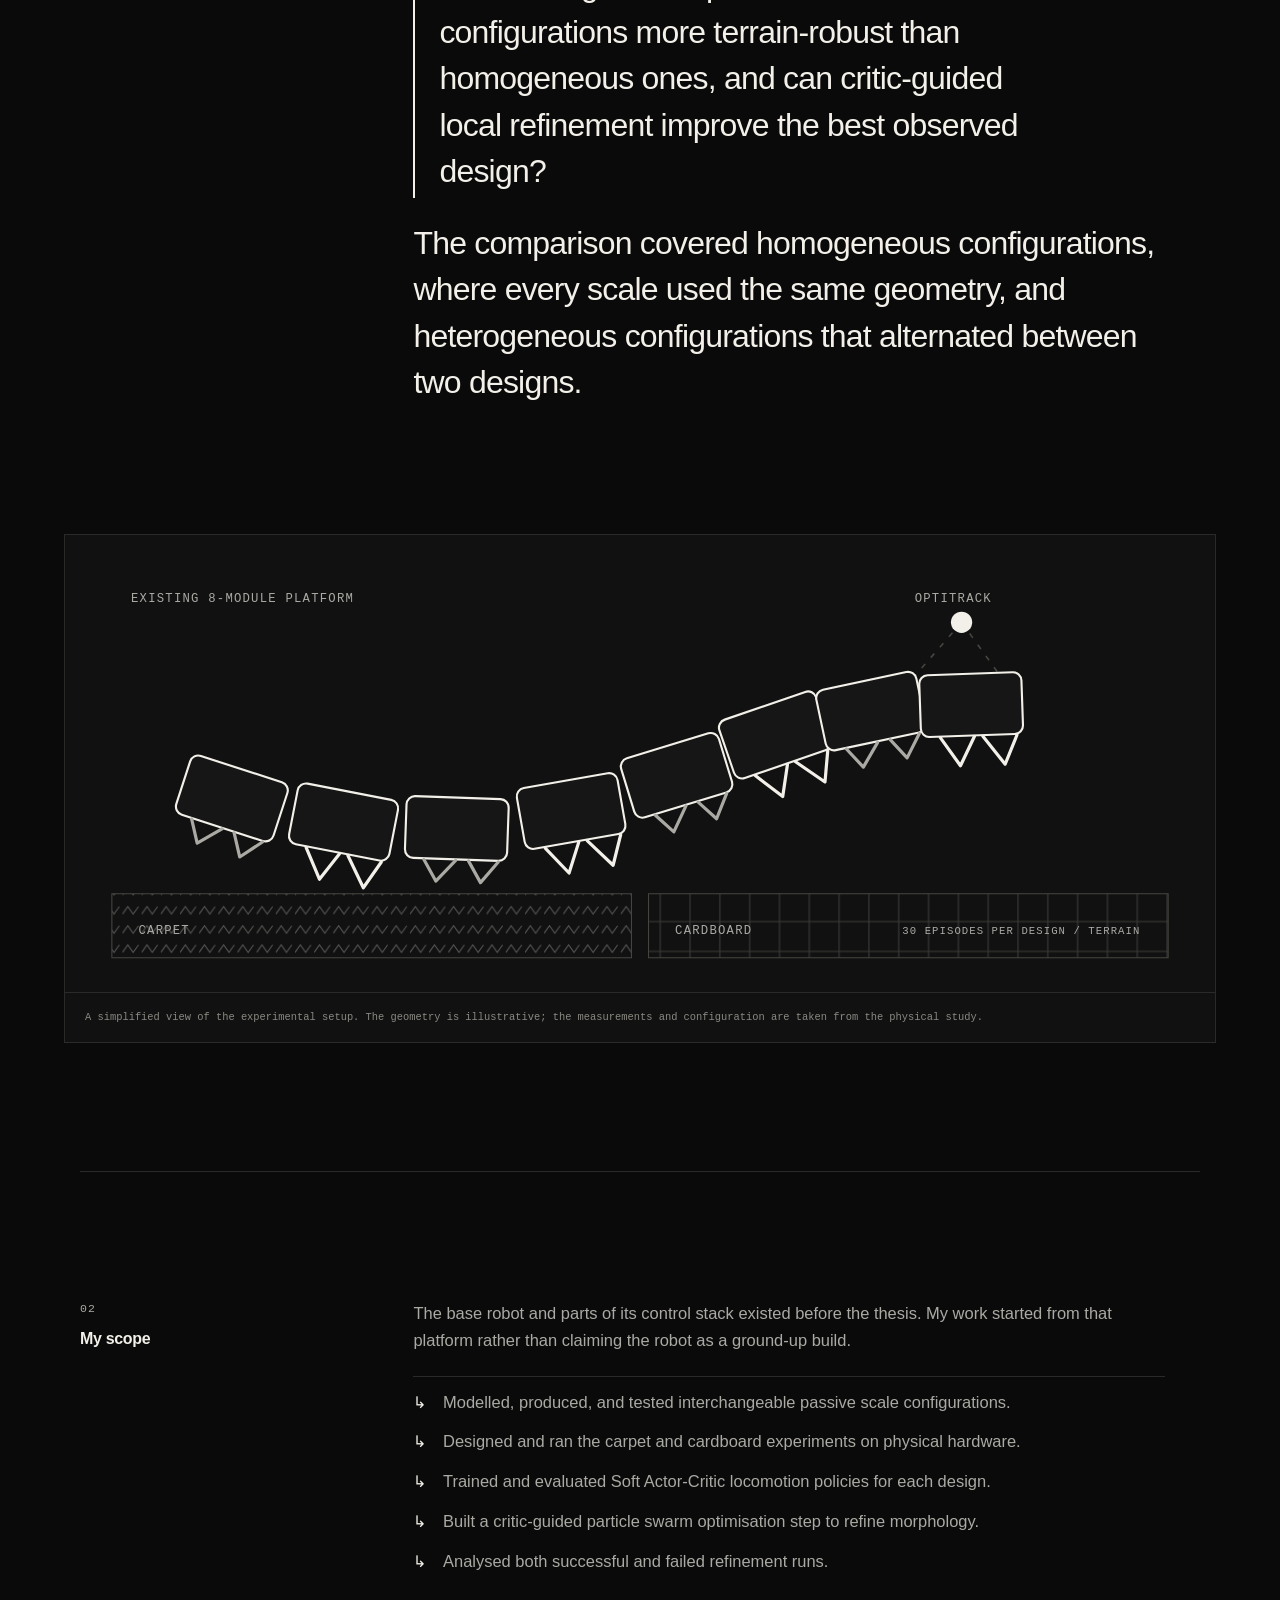
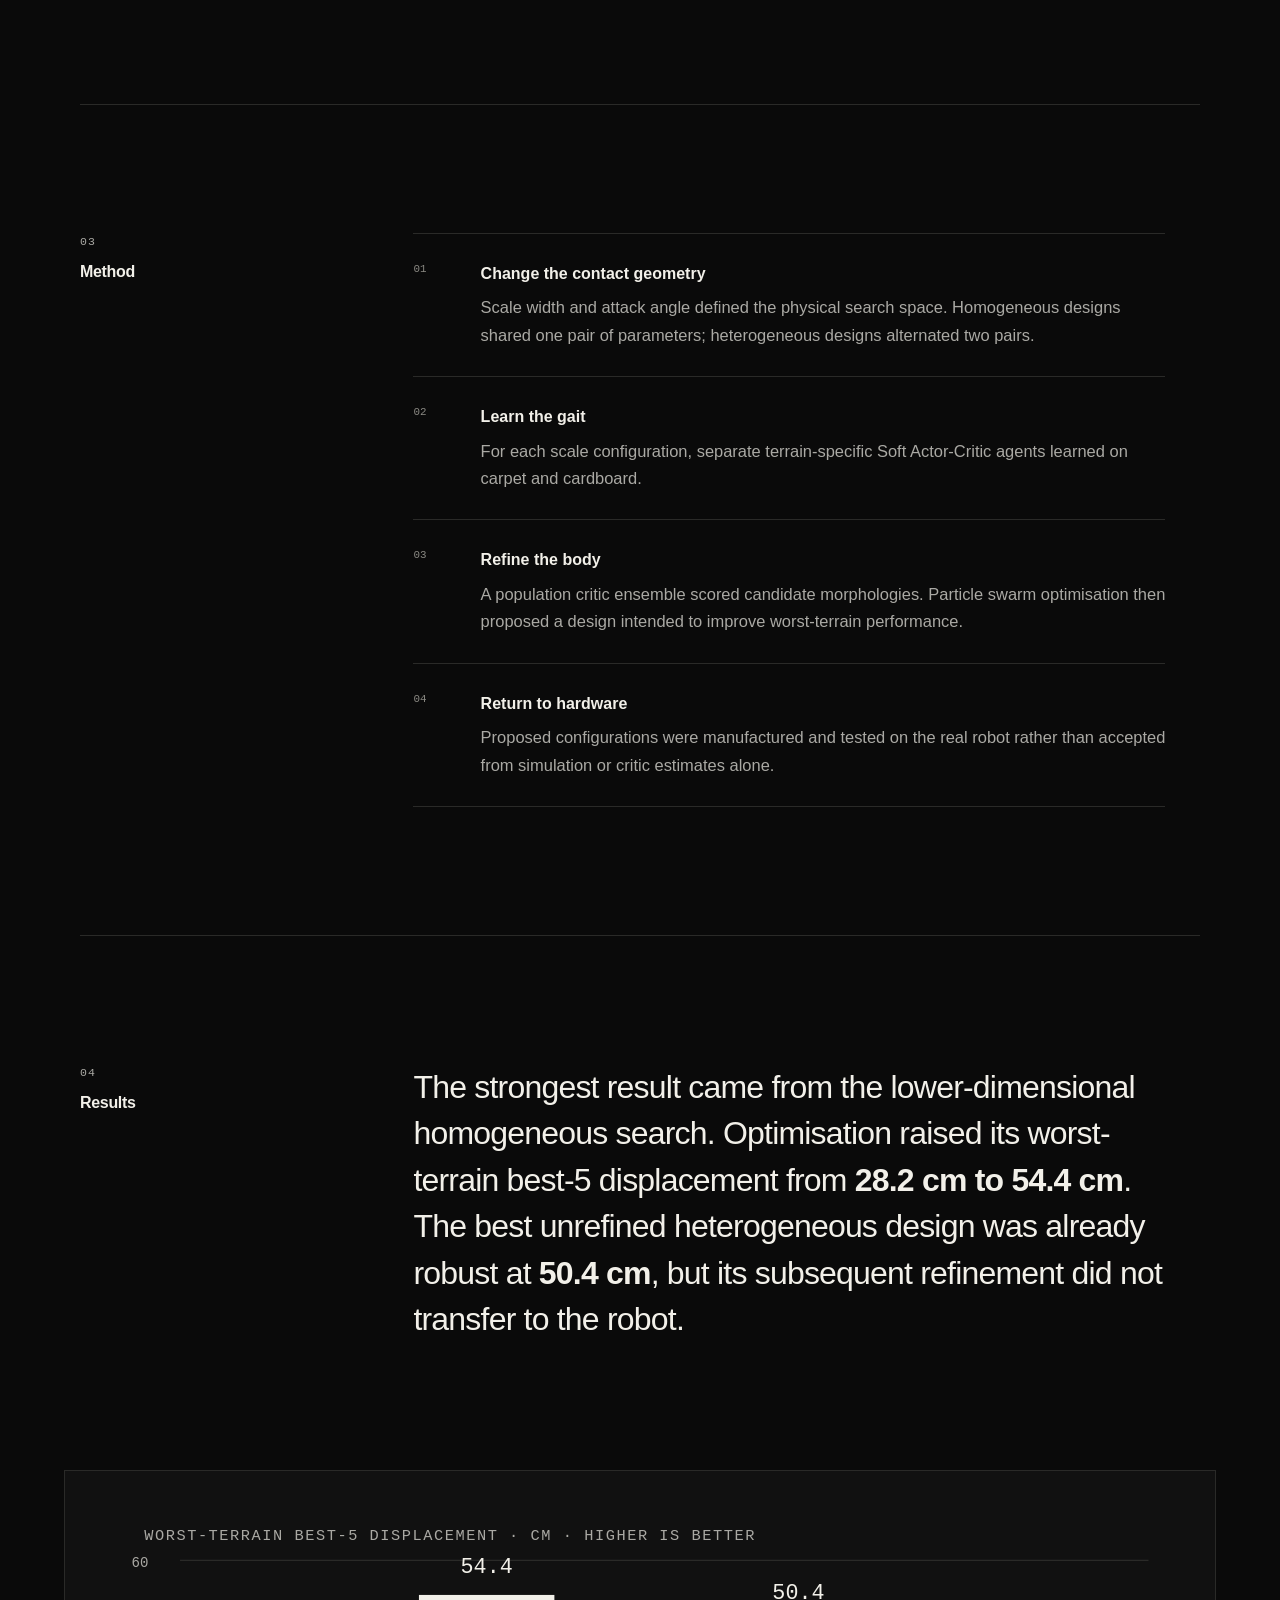
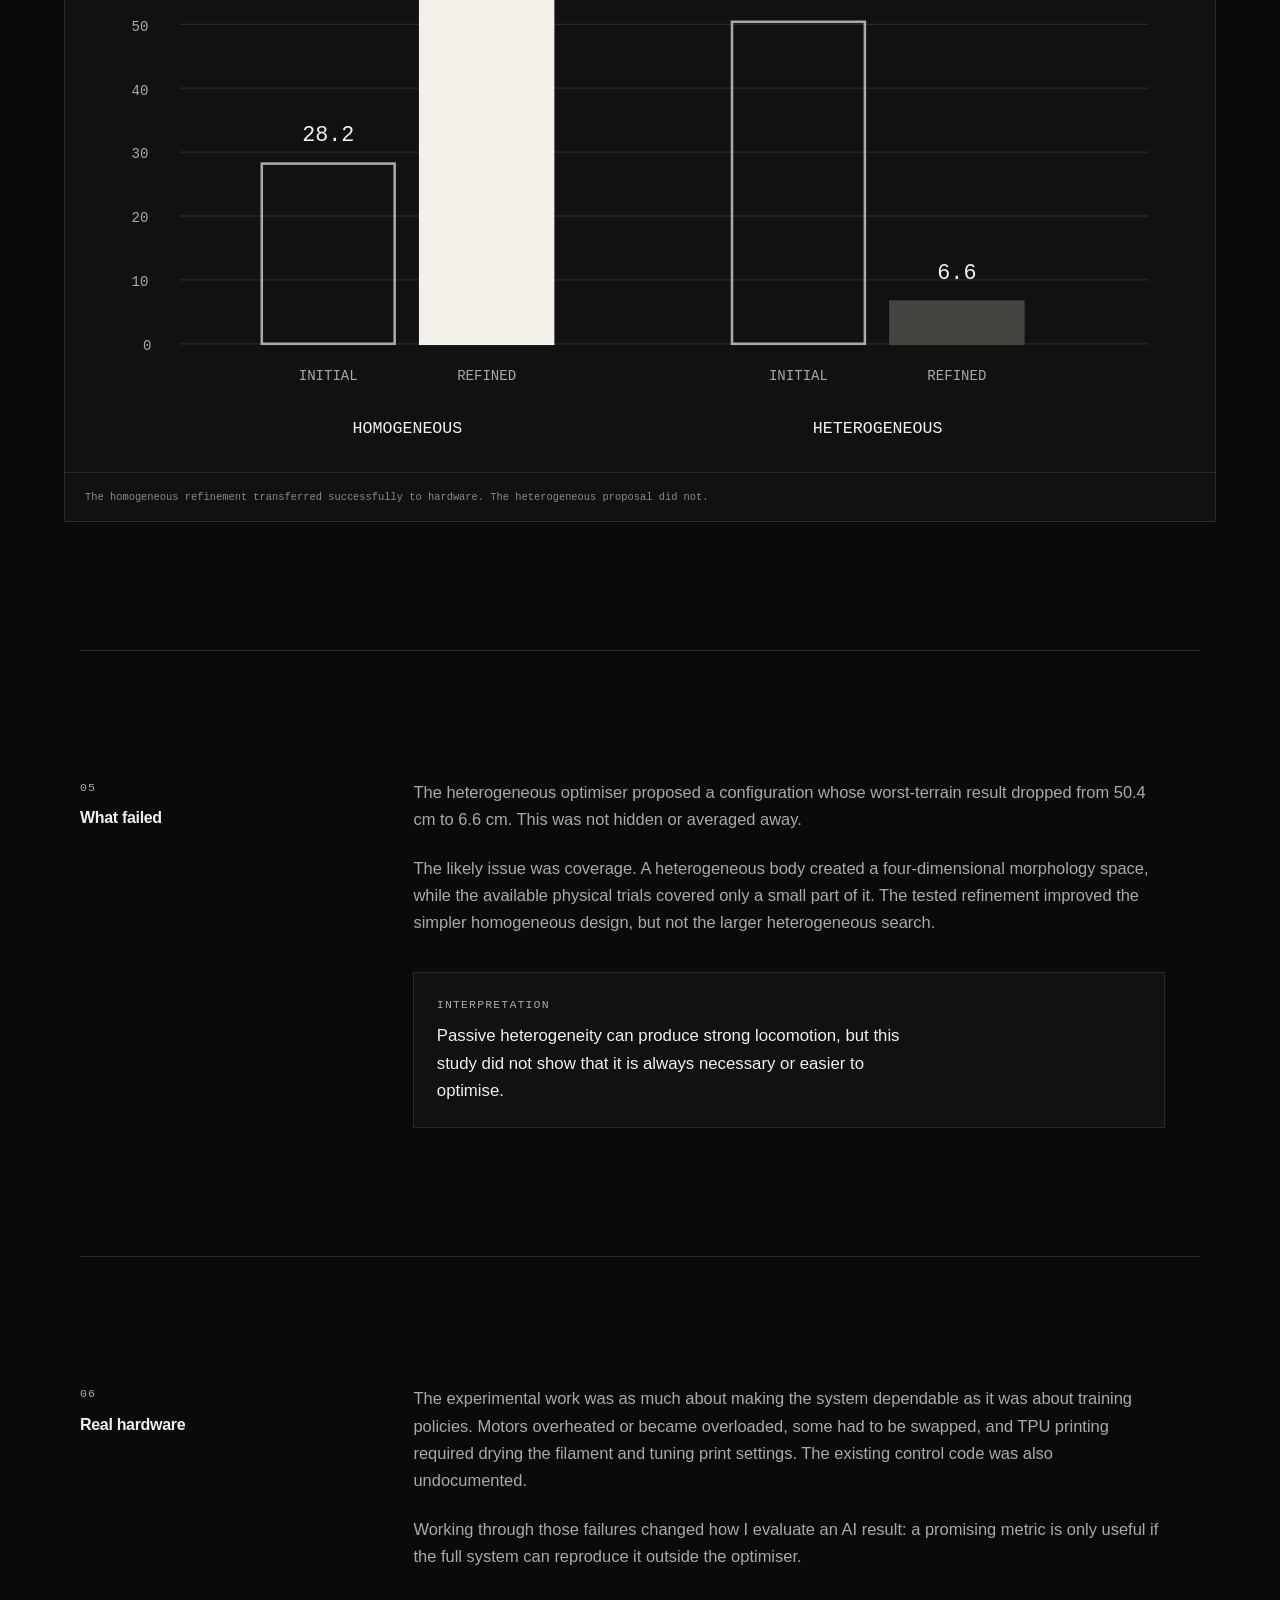
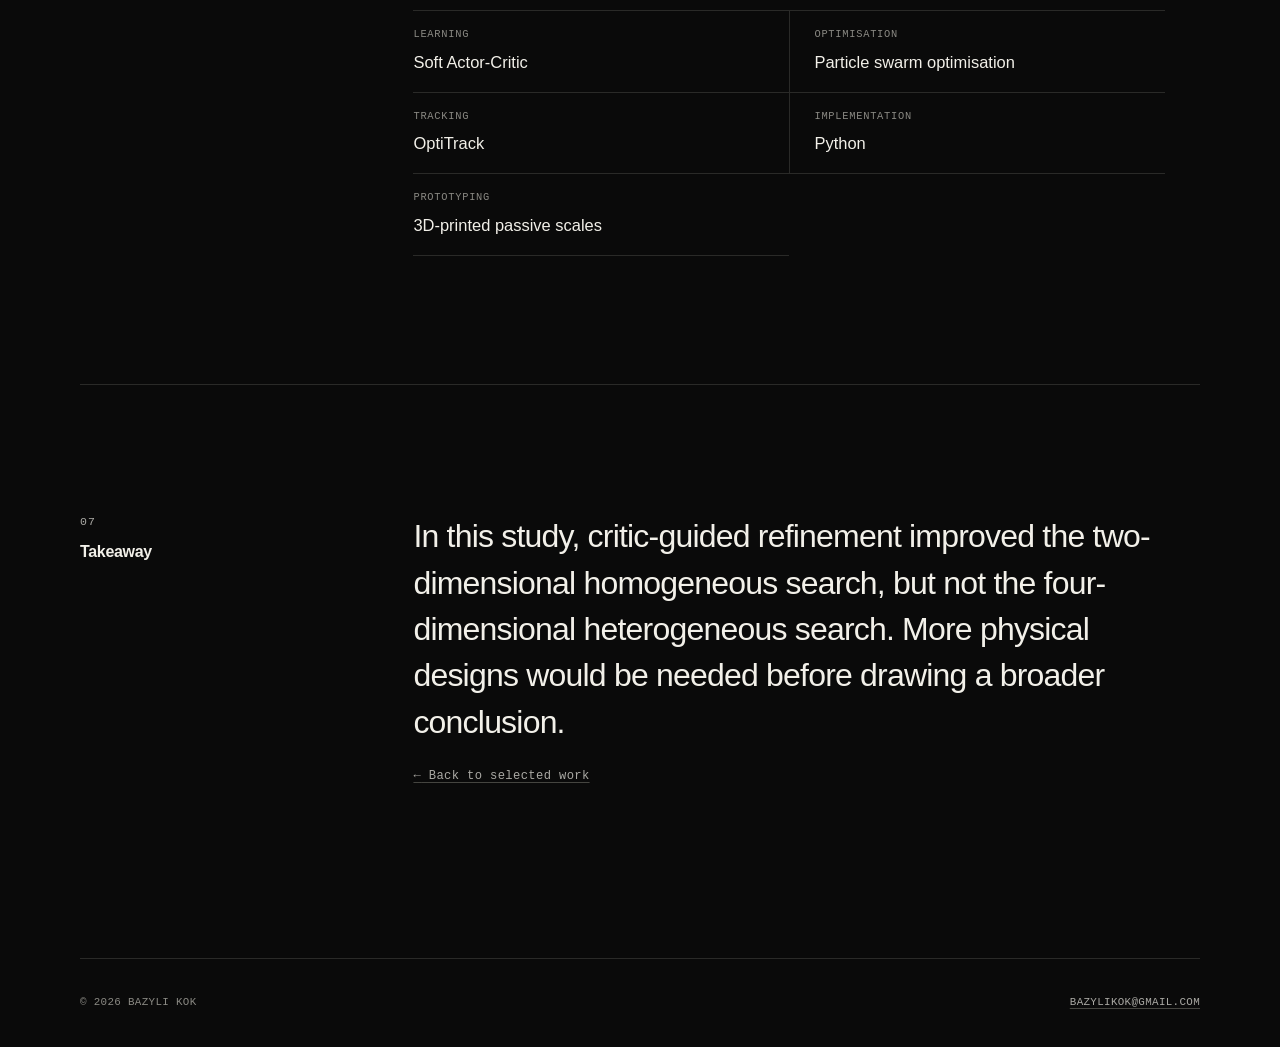
==== commit b16f36bd: "Align thesis case study wording" ====
--- a/thesis/index.html
+++ b/thesis/index.html
@@ -78,7 +78,7 @@
           <div class="case-copy case-copy--lead">
             <p>Snake robots can reach places that are difficult for wheeled or legged machines, but a gait that works on one surface may fail on another. I investigated whether the robot could become more robust by adapting both <em>how it moves</em> and <em>how its body contacts the ground</em>.</p>
             <blockquote>
-              <p>Does spatial heterogeneity in passive scale design improve terrain-robust locomotion?</p>
+              <p>Are heterogeneous passive scale configurations more terrain-robust than homogeneous ones, and can critic-guided local refinement improve the best observed design?</p>
             </blockquote>
             <p>The comparison covered homogeneous configurations, where every scale used the same geometry, and heterogeneous configurations that alternated between two designs.</p>
           </div>
@@ -159,14 +159,14 @@
                 <span class="method-number">02</span>
                 <div>
                   <h3>Learn the gait</h3>
-                  <p>A Soft Actor-Critic agent learned locomotion for each scale configuration, with repeated trials on carpet and cardboard.</p>
+                  <p>For each scale configuration, separate terrain-specific Soft Actor-Critic agents learned on carpet and cardboard.</p>
                 </div>
               </li>
               <li>
                 <span class="method-number">03</span>
                 <div>
                   <h3>Refine the body</h3>
-                  <p>The learned critic estimated candidate morphologies. Particle swarm optimisation then proposed a design intended to improve the weaker terrain.</p>
+                  <p>A population critic ensemble scored candidate morphologies. Particle swarm optimisation then proposed a design intended to improve worst-terrain performance.</p>
                 </div>
               </li>
               <li>
@@ -186,15 +186,15 @@
             <h2 id="results-title">Results</h2>
           </div>
           <div class="case-copy case-copy--lead">
-            <p>The strongest result came from the lower-dimensional homogeneous search. Optimisation raised its worst-terrain displacement from <strong>28.2 cm to 54.4 cm</strong>. The best unrefined heterogeneous design was already robust at <strong>50.4 cm</strong>, but its subsequent refinement did not transfer to the robot.</p>
+            <p>The strongest result came from the lower-dimensional homogeneous search. Optimisation raised its worst-terrain best-5 displacement from <strong>28.2 cm to 54.4 cm</strong>. The best unrefined heterogeneous design was already robust at <strong>50.4 cm</strong>, but its subsequent refinement did not transfer to the robot.</p>
           </div>
         </section>
 
         <figure class="visual-panel results-panel container-wide">
           <svg class="results-chart" viewBox="0 0 900 470" role="img" aria-labelledby="chart-title chart-desc">
-            <title id="chart-title">Worst-terrain displacement before and after refinement</title>
-            <desc id="chart-desc">For the homogeneous design, displacement improved from 28.2 to 54.4 centimetres. For the heterogeneous design, the strong initial result of 50.4 centimetres fell to 6.6 centimetres after an unsuccessful refinement.</desc>
-            <text x="62" y="54" class="chart-kicker">WORST-TERRAIN DISPLACEMENT · CM · HIGHER IS BETTER</text>
+            <title id="chart-title">Worst-terrain best-5 displacement before and after refinement</title>
+            <desc id="chart-desc">For the homogeneous design, worst-terrain best-5 displacement improved from 28.2 to 54.4 centimetres. For the heterogeneous design, the strong initial result of 50.4 centimetres fell to 6.6 centimetres after an unsuccessful refinement.</desc>
+            <text x="62" y="54" class="chart-kicker">WORST-TERRAIN BEST-5 DISPLACEMENT · CM · HIGHER IS BETTER</text>
 
             <g class="chart-grid">
               <line x1="90" y1="370" x2="848" y2="370"/>
@@ -246,7 +246,7 @@
           </div>
           <div class="case-copy">
             <p>The heterogeneous optimiser proposed a configuration whose worst-terrain result dropped from 50.4 cm to 6.6 cm. This was not hidden or averaged away.</p>
-            <p>The likely issue was coverage. A heterogeneous body created a four-dimensional morphology space, while the available physical trials covered only a small part of it. The critic could guide refinement in the simpler homogeneous space, but its estimates were not reliable enough in the larger search.</p>
+            <p>The likely issue was coverage. A heterogeneous body created a four-dimensional morphology space, while the available physical trials covered only a small part of it. The tested refinement improved the simpler homogeneous design, but not the larger heterogeneous search.</p>
             <aside class="finding-note">
               <p class="small-label">Interpretation</p>
               <p>Passive heterogeneity can produce strong locomotion, but this study did not show that it is always necessary or easier to optimise.</p>
@@ -260,7 +260,7 @@
             <h2 id="hardware-title">Real hardware</h2>
           </div>
           <div class="case-copy">
-            <p>The experimental work was as much about making the system dependable as it was about training policies. Motors overheated, one had to be replaced, TPU scales needed repeated printing, and small physical changes could alter a run. Parts of the control code were also undocumented.</p>
+            <p>The experimental work was as much about making the system dependable as it was about training policies. Motors overheated or became overloaded, some had to be swapped, and TPU printing required drying the filament and tuning print settings. The existing control code was also undocumented.</p>
             <p>Working through those failures changed how I evaluate an AI result: a promising metric is only useful if the full system can reproduce it outside the optimiser.</p>
 
             <dl class="tools-list">
@@ -279,7 +279,7 @@
             <h2 id="conclusion-title">Takeaway</h2>
           </div>
           <div class="case-copy case-copy--lead">
-            <p>Co-adaptation worked when the morphology search was constrained and sufficiently represented by real trials. The project also showed where it stopped working: a higher-dimensional design space needs broader data or a more cautious refinement method.</p>
+            <p>In this study, critic-guided refinement improved the two-dimensional homogeneous search, but not the four-dimensional heterogeneous search. More physical designs would be needed before drawing a broader conclusion.</p>
             <a class="detail-link" href="/"><span aria-hidden="true">←</span> Back to selected work</a>
           </div>
         </section>
--- a/styles.css
+++ b/styles.css
@@ -177,7 +177,6 @@
 .eyebrow,
 .project-type,
 .small-label,
-.status-label,
 .chart-kicker,
 .svg-label,
 .terrain-label,
@@ -193,7 +192,6 @@
 .eyebrow,
 .project-type,
 .small-label,
-.status-label,
 .section-index {
   color: var(--muted);
 }
@@ -293,6 +291,10 @@
   font-size: 0.68rem;
 }
 
+.project-body--wide {
+  grid-column: 2 / -1;
+}
+
 .project-body h3 {
   max-width: 22ch;
   margin-top: 0.5rem;
@@ -361,10 +363,6 @@
   margin-top: 0;
 }
 
-.project-evidence .detail-link {
-  margin-top: 0.7rem;
-}
-
 .project-evidence {
   display: grid;
   align-content: start;
@@ -398,22 +396,6 @@
 
 .project-evidence dd span {
   font-size: 1.3rem;
-}
-
-.project-evidence .evidence-copy,
-.project-evidence--note p:last-child {
-  color: var(--muted);
-  font-size: 0.82rem;
-  line-height: 1.55;
-}
-
-.project-evidence--note {
-  padding-top: 2.9rem;
-  border-top: 1px solid var(--line);
-}
-
-.project-evidence--note .status-label {
-  margin-bottom: 0.5rem;
 }
 
 .about-content {
@@ -881,10 +863,6 @@
     padding-top: 0.8rem;
   }
 
-  .project-evidence--note {
-    display: block;
-    padding-top: 1rem;
-  }
 }
 
 @media (max-width: 640px) {
@@ -929,16 +907,16 @@
     grid-column: 1;
   }
 
+  .project-body--wide {
+    grid-column: 1;
+  }
+
   .project-evidence {
     grid-template-columns: 1fr 1fr;
   }
 
   .project-evidence > div:last-child:nth-child(3) {
     grid-column: 1 / -1;
-  }
-
-  .project-evidence--note {
-    grid-template-columns: 1fr;
   }
 
   .education-block,
